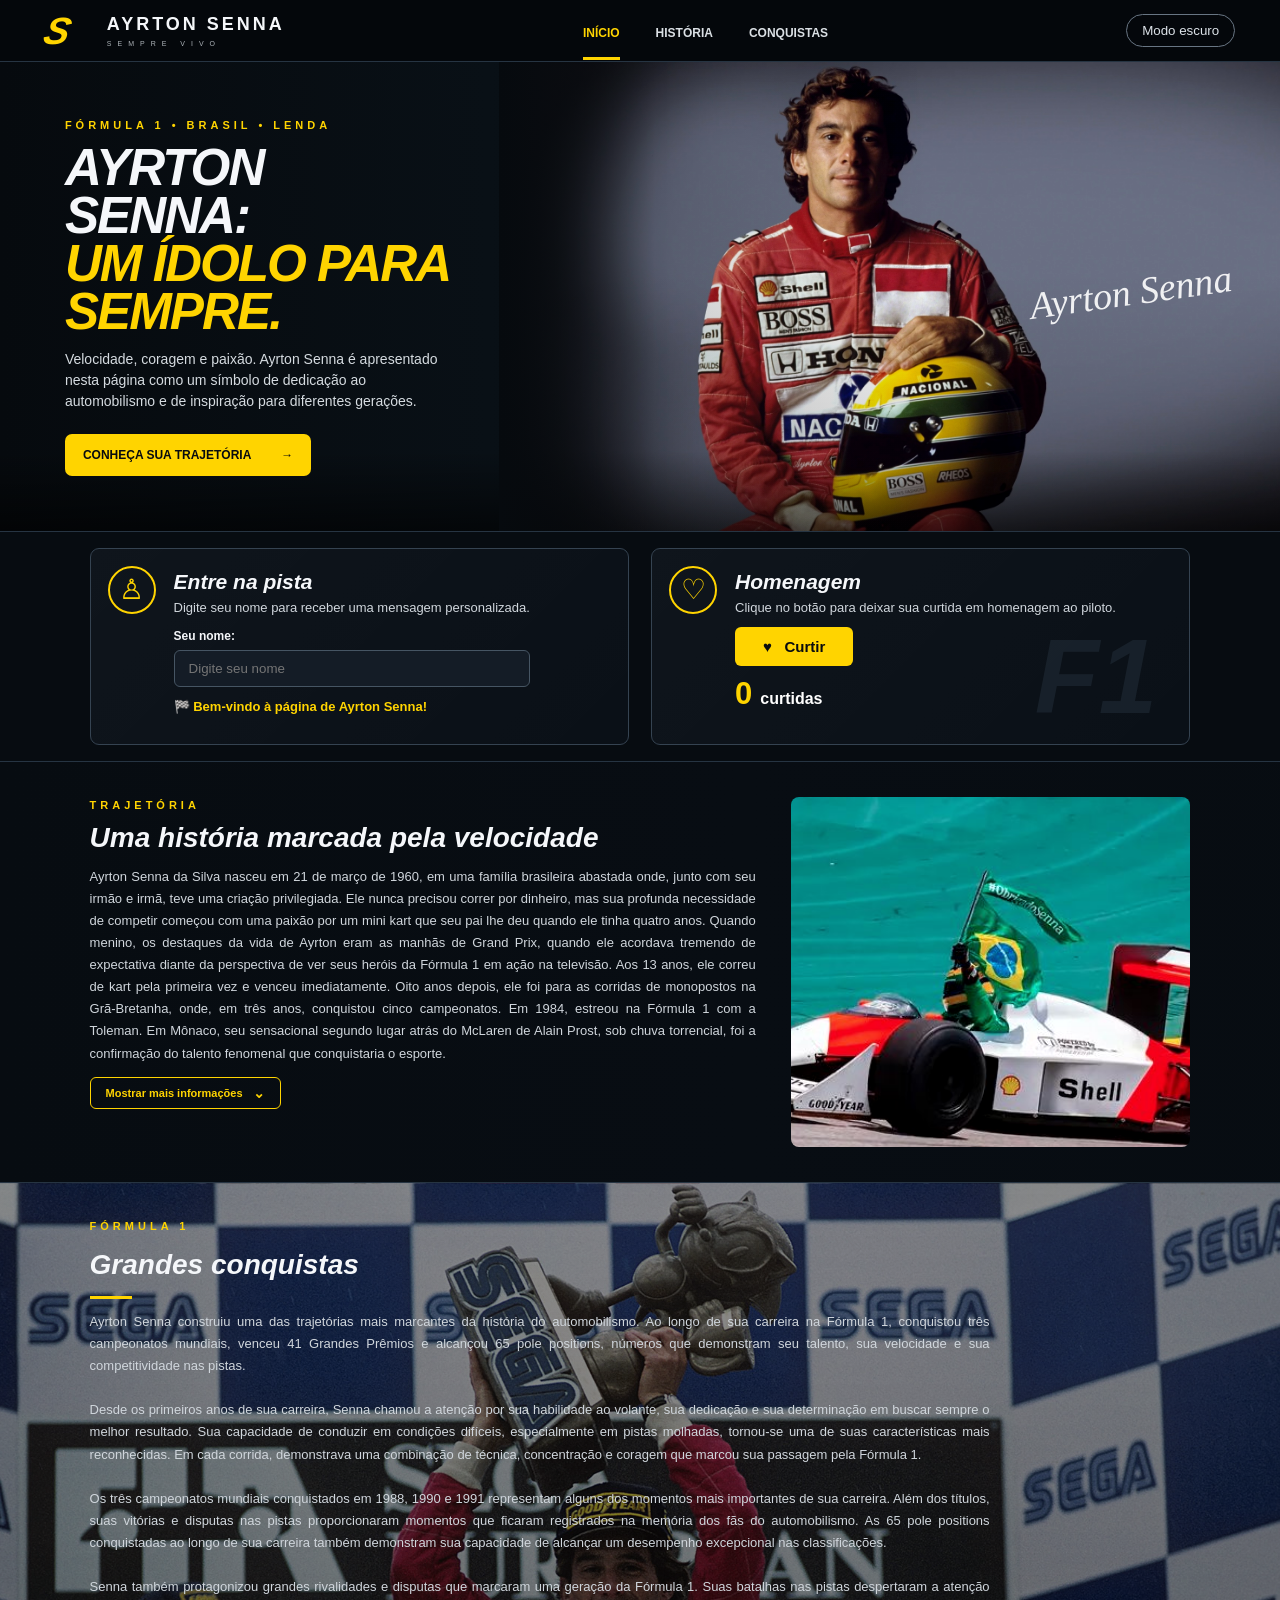
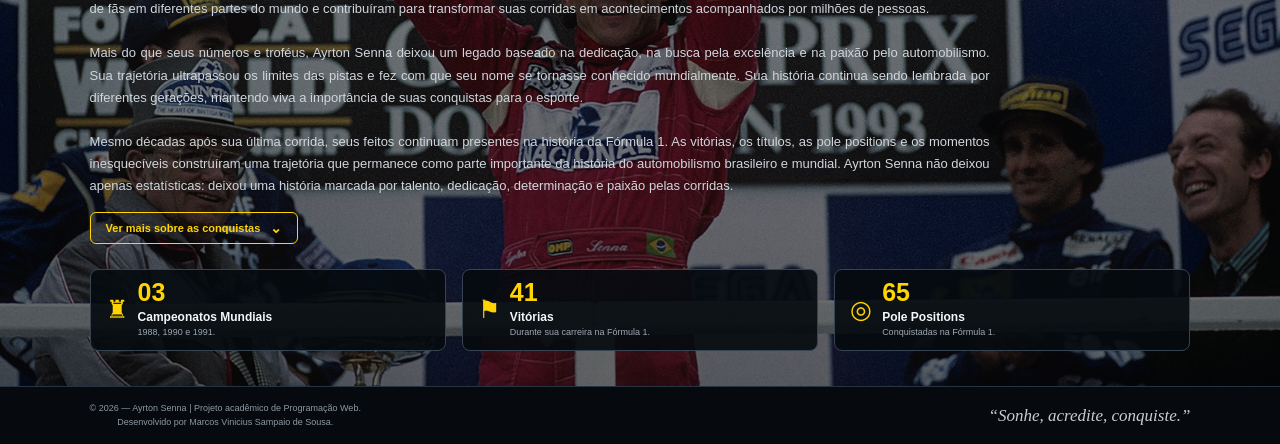
==== avaliacao/index.html @ c53a2a08 "landing-page" ====
<!DOCTYPE html>
<html lang="pt-BR">

<head>
    <!-- Define a codificação de caracteres -->
    <meta charset="UTF-8">

    <!-- Deixa a página responsiva -->
    <meta name="viewport" content="width=device-width, initial-scale=1.0">

    <!-- Título da página -->
    <title>Ayrton Senna | Sempre Vivo</title>

    <!-- Liga o arquivo CSS externo -->
    <link rel="stylesheet" href="style.css">
</head>

<body>

    <!-- ==================== CABEÇALHO ==================== -->
    <header class="cabecalho">

        <!-- Logo -->
        <a class="marca" href="#inicio">

            <span class="simbolo">S</span>

            <span class="marca-texto">
                <strong>AYRTON SENNA</strong>
                <small>SEMPRE VIVO</small>
            </span>

        </a>

        <!-- Menu -->
        <nav class="menu">

            <a class="ativo" href="#inicio">
                INÍCIO
            </a>

            <a href="#historia">
                HISTÓRIA
            </a>

            <a href="#conquistas">
                CONQUISTAS
            </a>

        </nav>

        <!-- Botão de troca de tema -->
        <button
            id="btnTema"
            class="btn-tema"
            type="button"
        >
            
            <span>Modo escuro</span>
        </button>

    </header>


    <!-- ==================== CONTEÚDO PRINCIPAL ==================== -->
    <main id="inicio">

        <!-- ==================== HERO ==================== -->
        <section class="hero" id="hero">

            <!-- Texto principal -->
            <div class="hero-conteudo">

                <p class="chamada">
                    FÓRMULA 1 • BRASIL • LENDA
                </p>

                <h1>
                    AYRTON SENNA:
                    <br>
                    <span>UM ÍDOLO PARA SEMPRE.</span>
                </h1>

                <p class="hero-descricao">
                    Velocidade, coragem e paixão. Ayrton Senna é
                    apresentado nesta página como um símbolo de
                    dedicação ao automobilismo e de inspiração
                    para diferentes gerações.
                </p>

                <!-- Botão para a trajetória -->
                <a
                    class="btn-amarelo"
                    href="#historia"
                >
                    CONHEÇA SUA TRAJETÓRIA
                    <span>→</span>
                </a>

            </div>


            <!-- Imagem principal -->
            <div class="hero-foto">

                <img
                    src="img/ayrton-senna.jpg"
                    alt="Ayrton Senna em um carro de Fórmula 1"
                >

                <div class="assinatura">
                    Ayrton Senna
                </div>

            </div>

        </section>


        <!-- ==================== INTERAÇÕES ==================== -->
        <section
            class="interacoes"
            id="interacao"
        >

            <!-- CARD DO NOME -->
            <article class="interacao-card">

                <div class="icone-circulo">
                    ♙
                </div>

                <div class="interacao-conteudo">

                    <h2>
                        Entre na pista
                    </h2>

                    <p>
                        Digite seu nome para receber
                        uma mensagem personalizada.
                    </p>

                    <label for="nome">
                        Seu nome:
                    </label>

                    <!-- Campo obrigatório -->
                    <input
                        id="nome"
                        type="text"
                        placeholder="Digite seu nome"
                        maxlength="40"
                        autocomplete="off"
                    >

                    <!-- Mensagem alterada pelo JavaScript -->
                    <p
                        id="mensagemNome"
                        class="mensagem-nome"
                    >
                        🏁 Bem-vindo à página de Ayrton Senna!
                    </p>

                </div>

            </article>


            <!-- CARD DE HOMENAGEM -->
            <article class="interacao-card homenagem">

                <div class="icone-circulo">
                    ♡
                </div>

                <div class="interacao-conteudo">

                    <h2>
                        Homenagem
                    </h2>

                    <p>
                        Clique no botão para deixar
                        sua curtida em homenagem ao piloto.
                    </p>

                    <!-- Botão de curtida -->
                    <button
                        id="btnCurtir"
                        class="btn-curtir"
                        type="button"
                    >
                        ♥ &nbsp; Curtir
                    </button>

                    <!-- Contador -->
                    <div class="contador">

                        <strong id="curtidas">
                            0
                        </strong>

                        <span>
                            curtidas
                        </span>

                    </div>

                </div>

                <div class="carro-decorativo">
                    F1
                </div>

            </article>

        </section>


        <!-- ==================== HISTÓRIA ==================== -->
        <section
            class="historia"
            id="historia"
        >

            <!-- Texto -->
            <div class="historia-texto">

                <p class="chamada">
                    TRAJETÓRIA
                </p>

                <h2>
                    Uma história marcada pela velocidade
                </h2>

                <p>
                    Ayrton Senna da Silva nasceu em 21 de março de 1960,
                    em uma família brasileira abastada onde, junto com seu
                    irmão e irmã, teve uma criação privilegiada.

                    Ele nunca precisou correr por dinheiro, mas sua profunda
                    necessidade de competir começou com uma paixão por um
                    mini kart que seu pai lhe deu quando ele tinha quatro anos.

                    Quando menino, os destaques da vida de Ayrton eram as
                    manhãs de Grand Prix, quando ele acordava tremendo de
                    expectativa diante da perspectiva de ver seus heróis da
                    Fórmula 1 em ação na televisão.

                    Aos 13 anos, ele correu de kart pela primeira vez e venceu
                    imediatamente. Oito anos depois, ele foi para as corridas
                    de monopostos na Grã-Bretanha, onde, em três anos,
                    conquistou cinco campeonatos.

                    Em 1984, estreou na Fórmula 1 com a Toleman. Em Mônaco,
                    seu sensacional segundo lugar atrás do McLaren de Alain Prost,
                    sob chuva torrencial, foi a confirmação do talento fenomenal
                    que conquistaria o esporte.
                </p>

                <!-- Botão DOM -->
                <button
                    id="btnMais"
                    class="btn-outline"
                    type="button"
                    aria-expanded="false"
                    aria-controls="maisInformacoes"
                >
                    <span id="textoMais">
                        Mostrar mais informações
                    </span>

                    <span id="setaMais">
                        ⌄
                    </span>
                </button>


                <!-- Informação escondida -->
                <div
                    id="maisInformacoes"
                    class="mais-informacoes"
                >

                    <p>
                        Decidindo que os recursos limitados de Toleman eram
                        insuficientes para sua ambição imponente, Senna rescindiu
                        seu contrato e, em 1985, mudou-se para a Lotus, onde,
                        em três temporadas, largou da pole 16 vezes e venceu
                        seis corridas.

                        Tendo alcançado os limites da Lotus, decidiu que o
                        caminho mais rápido seria com a McLaren, onde foi em
                        1988 e permaneceu por seis temporadas, vencendo
                        35 corridas e três campeonatos mundiais.

                        Em 1988, quando a McLaren-Honda venceu 15 das 16
                        corridas, Senna venceu seu companheiro de equipe
                        Alain Prost por oito vitórias a sete, conquistando
                        seu primeiro título de piloto.

                        A partir daí, os dois grandes pilotos se tornaram
                        protagonistas de uma das disputas mais marcantes
                        da Fórmula 1.

                        Em 1989, Prost conquistou o título após um incidente
                        com Senna em Suzuka.

                        Em 1990, Senna conquistou seu segundo campeonato
                        após um novo confronto com Prost na primeira curva
                        de Suzuka.

                        O terceiro título de Senna, em 1991, confirmou ainda
                        mais seu domínio como piloto.

                        Algumas de suas melhores atuações vieram em seu
                        último ano com a McLaren, após o qual ele se transferiu
                        para a Williams para a temporada de 1994.

                        No dia 1º de maio de 1994, o brasileiro se chocou
                        contra o muro na curva Tamburello do GP de Ímola,
                        na Itália, e acabou falecendo.
                    </p>

                </div>

            </div>


            <!-- Imagem -->
            <div class="historia-imagem">

                <img
                    src="img/senna.jpg"
                    alt="Imagem de Ayrton Senna"
                >

            </div>

        </section>


        <!-- ==================== CONQUISTAS ==================== -->
        <section
            class="conquistas"
            id="conquistas"
        >

            <!-- Título e informações -->
            <div class="conquistas-titulo">

                <p class="chamada">
                    FÓRMULA 1
                </p>

                <h2>
                    Grandes conquistas
                </h2>

                <div class="linha-amarela"></div>

                <p class="conquistas-intro">
                    Ayrton Senna construiu uma das trajetórias mais marcantes da história
                    do automobilismo. Ao longo de sua carreira na Fórmula 1, conquistou
                    três campeonatos mundiais, venceu 41 Grandes Prêmios e alcançou
                    65 pole positions, números que demonstram seu talento, sua velocidade
                    e sua competitividade nas pistas.

                    <br><br>

                    Desde os primeiros anos de sua carreira, Senna chamou a atenção por
                    sua habilidade ao volante, sua dedicação e sua determinação em buscar
                    sempre o melhor resultado. Sua capacidade de conduzir em condições
                    difíceis, especialmente em pistas molhadas, tornou-se uma de suas
                    características mais reconhecidas. Em cada corrida, demonstrava uma
                    combinação de técnica, concentração e coragem que marcou sua passagem
                    pela Fórmula 1.

                    <br><br>

                    Os três campeonatos mundiais conquistados em 1988, 1990 e 1991
                    representam alguns dos momentos mais importantes de sua carreira.
                    Além dos títulos, suas vitórias e disputas nas pistas proporcionaram
                    momentos que ficaram registrados na memória dos fãs do automobilismo.
                    As 65 pole positions conquistadas ao longo de sua carreira também
                    demonstram sua capacidade de alcançar um desempenho excepcional nas
                    classificações.

                    <br><br>

                    Senna também protagonizou grandes rivalidades e disputas que marcaram
                    uma geração da Fórmula 1. Suas batalhas nas pistas despertaram a
                    atenção de fãs em diferentes partes do mundo e contribuíram para
                    transformar suas corridas em acontecimentos acompanhados por milhões
                    de pessoas.

                    <br><br>

                    Mais do que seus números e troféus, Ayrton Senna deixou um legado
                    baseado na dedicação, na busca pela excelência e na paixão pelo
                    automobilismo. Sua trajetória ultrapassou os limites das pistas e
                    fez com que seu nome se tornasse conhecido mundialmente. Sua história
                    continua sendo lembrada por diferentes gerações, mantendo viva a
                    importância de suas conquistas para o esporte.

                    <br><br>

                    Mesmo décadas após sua última corrida, seus feitos continuam presentes
                    na história da Fórmula 1. As vitórias, os títulos, as pole positions
                    e os momentos inesquecíveis construíram uma trajetória que permanece
                    como parte importante da história do automobilismo brasileiro e
                    mundial. Ayrton Senna não deixou apenas estatísticas: deixou uma
                    história marcada por talento, dedicação, determinação e paixão pelas
                    corridas.
                </p>
                </p>
                <button
                    id="btnConquistas"
                    class="btn-outline btn-conquistas"
                    type="button"
                    aria-expanded="false"
                    aria-controls="textoConquistas"
                >
                    <span id="textoBtnConquistas">
                        Ver mais sobre as conquistas
                    </span>

                    <span id="setaConquistas">
                        ⌄
                    </span>
                </button>


                <!-- Informações das conquistas -->
                <div
                    id="textoConquistas"
                    class="texto-conquistas"
                >

                    <!-- 1988 -->
                    <article class="conquista-item">

                        <h3>
                            1988
                        </h3>

                        <p>
                            O primeiro título de Ayrton Senna na Fórmula 1
                            foi justamente em sua temporada de estreia com
                            a McLaren. A vitória no GP do Japão, em Suzuka,
                            marcou a consagração do piloto em uma temporada
                            decidida no detalhe contra o francês Alain Prost,
                            seu companheiro de equipe e que se tornaria seu
                            grande rival no automobilismo.

                            No treino classificatório, Senna garantiu a pole.
                            Contudo, no dia da prova, seu carro não saiu do lugar
                            no momento da largada e ele perdeu 16 posições.

                            Com 15 ultrapassagens, o brasileiro concluiu uma
                            vitória marcante para celebrar sua primeira
                            conquista mundial.
                        </p>

                    </article>


                    <!-- 1990 -->
                    <article class="conquista-item">

                        <h3>
                            1990
                        </h3>

                        <p>
                            Depois de ver Prost conquistar o campeonato em
                            1989, Senna voltou com força para recuperar o
                            título em 1990.

                            Com o francês na Ferrari, ambos brigaram pelo
                            Mundial até o fim da temporada.

                            No GP do Japão, o brasileiro chegou com vantagem
                            na classificação e largou na pole position, mas
                            viu Prost sair na frente na hora da largada.

                            Senna reagiu e, logo na primeira curva, os dois
                            bateram. O abandono dos dois da corrida deu a
                            Senna o bicampeonato.

                            No ano anterior, Prost havia conquistado o título
                            após uma colisão com Senna no mesmo GP do Japão.
                        </p>

                    </article>


                    <!-- 1991 -->
                    <article class="conquista-item">

                        <h3>
                            1991
                        </h3>

                        <p>
                            Em 1991, seu grande competidor não foi Prost,
                            mas sim Nigel Mansell.

                            Aquela temporada marcou a primeira vez em que
                            Ayrton Senna subiu no lugar mais alto do pódio
                            no GP de Interlagos, no Brasil.

                            Mais uma vez, a conquista foi decidida no
                            GP do Japão. Senna largou em segundo, mas viu
                            Mansell abandonar a prova na décima volta.

                            Com o título garantido, ele abriu passagem,
                            já na última volta, para que seu colega
                            Gerhard Berger, da McLaren, pudesse conquistar
                            seu primeiro triunfo na escuderia.
                        </p>

                    </article>

                </div>

            </div>


            <!-- Números -->
            <div class="numeros">

                <!-- Campeonatos -->
                <article class="numero-card">

                    <span class="numero-icone">
                        ♜
                    </span>

                    <div>

                        <strong>
                            03
                        </strong>

                        <p>
                            Campeonatos Mundiais
                        </p>

                        <small>
                            1988, 1990 e 1991.
                        </small>

                    </div>

                </article>


                <!-- Vitórias -->
                <article class="numero-card">

                    <span class="numero-icone">
                        ⚑
                    </span>

                    <div>

                        <strong>
                            41
                        </strong>

                        <p>
                            Vitórias
                        </p>

                        <small>
                            Durante sua carreira na Fórmula 1.
                        </small>

                    </div>

                </article>


                <!-- Pole positions -->
                <article class="numero-card">

                    <span class="numero-icone">
                        ◎
                    </span>

                    <div>

                        <strong>
                            65
                        </strong>

                        <p>
                            Pole Positions
                        </p>

                        <small>
                            Conquistadas na Fórmula 1.
                        </small>

                    </div>

                </article>

            </div>

        </section>

    </main>


    <!-- ==================== RODAPÉ ==================== -->
    <footer class="rodape">

        <div>

            <p>
                © 2026 — Ayrton Senna |
                Projeto acadêmico de Programação Web.
            </p>

            <p>
                Desenvolvido por Marcos Vinicius Sampaio de Sousa.
            </p>

        </div>

        <div class="frase-final">
            “Sonhe, acredite, conquiste.”
        </div>

    </footer>


    <!-- Liga o JavaScript -->
    <script src="script.js"></script>

</body>

</html>
---- avaliacao/style.css ----
/* =========================================================
   CONFIGURAÇÕES GERAIS
========================================================= */

* {
    margin: 0;
    padding: 0;
    box-sizing: border-box;
}

html {
    scroll-behavior: smooth;
    scroll-padding-top: 70px;
}

body {
    font-family: Arial, Helvetica, sans-serif;

    background: var(--preto);

    color: var(--branco);

    line-height: 1.5;

    overflow-x: hidden;
}


/* =========================================================
   VARIÁVEIS
========================================================= */

:root {
    --preto: #05080c;
    --preto-2: #0a0f15;
    --card: #0c1219;
    --borda: #263442;
    --cinza: #b8c0c9;
    --branco: #f5f7fa;
    --amarelo: #ffd400;
    --amarelo-2: #ffdf22;
}


/* =========================================================
   LINKS E IMAGENS
========================================================= */

a {
    color: inherit;
    text-decoration: none;
}

img {
    display: block;
    max-width: 100%;
}


/* =========================================================
   CABEÇALHO
========================================================= */

.cabecalho {
    position: sticky;
    top: 0;

    z-index: 100;

    min-height: 62px;

    display: flex;
    align-items: center;
    justify-content: space-between;

    gap: 24px;

    padding: 0 3.5%;

    background: rgba(5, 8, 12, 0.95);

    border-bottom: 1px solid var(--borda);

    backdrop-filter: blur(12px);
}


/* Logo */

.marca {
    display: flex;
    align-items: center;

    gap: 12px;
}

.simbolo {
    display: flex;
    place-items: center;

    width: 50px;
    height: 42px;

    color: var(--amarelo);

    font-size: 38px;
    font-weight: 900;
    font-style: italic;

    transform: skew(-15deg);
}

.marca-texto {
    display: flex;
    flex-direction: column;

    line-height: 1;
}

.marca-texto strong {
    font-size: 18px;

    letter-spacing: 3px;
}

.marca-texto small {
    margin-top: 7px;

    color: #aeb4ba;

    font-size: 7px;

    letter-spacing: 6px;
}


/* =========================================================
   MENU
========================================================= */

.menu {
    display: flex;
    align-items: center;

    gap: 36px;
}

.menu a {
    position: relative;

    padding: 22px 0 18px;

    color: #dbe0e5;

    font-size: 12px;

    font-weight: 800;

    transition: 0.25s;
}

.menu a:hover,
.menu a.ativo {
    color: var(--amarelo);
}

.menu a.ativo::after {
    content: "";

    position: absolute;

    right: 0;
    bottom: 0;
    left: 0;

    height: 3px;

    background: var(--amarelo);
}


/* =========================================================
   BOTÃO DE TEMA
========================================================= */

.btn-tema {
    display: flex;
    align-items: center;

    gap: 8px;

    padding: 8px 15px;

    color: #dce2e8;

    background: transparent;

    border: 1px solid #687583;

    border-radius: 22px;

    cursor: pointer;
}


/* =========================================================
   HERO
========================================================= */

.hero {
    position: relative;

    min-height: 450px;

    display: grid;

    grid-template-columns: 39% 61%;

    align-items: center;

    overflow: hidden;

    border-bottom: 1px solid var(--borda);

    background:
        radial-gradient(
            circle at 65% 45%,
            rgba(255, 212, 0, 0.08),
            transparent 35%
        ),
        linear-gradient(
            90deg,
            #060a0e 0%,
            #091016 38%,
            #05080b 100%
        );
}

.hero::after {
    content: "";

    position: absolute;

    right: 0;
    bottom: 0;
    left: 0;

    height: 80px;

    background:
        linear-gradient(
            transparent,
            rgba(0, 0, 0, 0.6)
        );

    pointer-events: none;
}


/* Conteúdo */

.hero-conteudo {
    position: relative;

    z-index: 3;

    padding: 55px 10% 55px 13%;
}


/* Chamada */

.chamada {
    margin-bottom: 10px;

    color: var(--amarelo);

    font-size: 11px;

    font-weight: 900;

    letter-spacing: 4px;
}


/* Título */

.hero h1 {
    margin-bottom: 13px;

    font-size: clamp(36px, 4vw, 61px);

    font-weight: 900;

    line-height: 0.94;

    letter-spacing: -2px;

    font-style: italic;
}

.hero h1 span {
    color: var(--amarelo);
}


/* Descrição */

.hero-descricao {
    max-width: 390px;

    margin-bottom: 22px;

    color: #d5dbe0;

    font-size: 14px;
}


/* Botão amarelo */

.btn-amarelo {
    display: inline-flex;

    align-items: center;
    justify-content: space-between;

    gap: 30px;

    min-width: 235px;

    padding: 12px 18px;

    color: #080b0f;

    background: var(--amarelo);

    border-radius: 7px;

    font-size: 12px;

    font-weight: 900;

    transition: 0.25s;
}

.btn-amarelo:hover {
    background: var(--amarelo-2);

    transform: translateY(-2px);
}


/* Foto principal */

.hero-foto {
    position: relative;

    align-self: stretch;

    min-height: 450px;

    overflow: hidden;
}

.hero-foto img {
    width: 100%;
    height: 100%;

    object-fit: cover;

    object-position: center;

    filter: saturate(1.05) contrast(1.03);
}

.hero-foto::before {
    content: "";

    position: absolute;

    z-index: 1;

    inset: 0;

    background:
        linear-gradient(
            90deg,
            #060a0e 0%,
            rgba(6, 10, 14, 0.18) 20%,
            transparent 55%
        ),
        linear-gradient(
            0deg,
            rgba(0, 0, 0, 0.2),
            transparent 55%
        );
}


/* Assinatura */

.assinatura {
    position: absolute;

    z-index: 3;

    right: 6%;
    top: 43%;

    color: white;

    font-family: "Brush Script MT", cursive;

    font-size: 38px;

    font-style: italic;

    transform: rotate(-8deg);

    opacity: 0.9;
}


/* =========================================================
   CARDS DE INTERAÇÃO
========================================================= */

.interacoes {
    display: grid;

    grid-template-columns: 1fr 1fr;

    gap: 22px;

    padding: 16px 7%;

    background: #070c11;

    border-bottom: 1px solid var(--borda);
}

.interacao-card {
    position: relative;

    display: flex;

    gap: 18px;

    min-height: 188px;

    padding: 17px;

    overflow: hidden;

    border: 1px solid #354351;

    border-radius: 9px;

    background:
        linear-gradient(
            135deg,
            rgba(255, 255, 255, 0.02),
            transparent
        ),
        #0a1017;
}


/* Ícone */

.icone-circulo {
    flex: 0 0 48px;

    width: 48px;
    height: 48px;

    display: grid;

    place-items: center;

    color: var(--amarelo);

    border: 2px solid var(--amarelo);

    border-radius: 50%;

    font-size: 28px;
}


/* Conteúdo */

.interacao-conteudo {
    position: relative;

    z-index: 2;
}

.interacao-card h2 {
    font-size: 21px;

    font-style: italic;
}

.interacao-card p {
    max-width: 400px;

    margin-bottom: 10px;

    color: #d1d7dd;

    font-size: 13px;
}

.interacao-card label {
    display: block;

    margin-bottom: 5px;

    font-size: 12px;

    font-weight: 800;
}


/* Campo */

#nome {
    width: min(410px, 100%);

    padding: 10px 14px;

    color: white;

    background: #141c26;

    border: 1px solid #465563;

    border-radius: 6px;

    outline: none;
}

#nome:focus {
    border-color: var(--amarelo);

    box-shadow:
        0 0 0 2px rgba(255, 212, 0, 0.1);
}


/* Mensagem */

.mensagem-nome {
    margin-top: 10px;

    color: var(--amarelo) !important;

    font-weight: 800;
}


/* Botão curtir */

.btn-curtir {
    padding: 11px 28px;

    color: #080b0e;

    background: var(--amarelo);

    border: none;

    border-radius: 6px;

    font-size: 15px;

    font-weight: 900;

    cursor: pointer;

    transition: 0.2s;
}

.btn-curtir:hover {
    transform: translateY(-2px);
}


/* Contador */

.contador {
    display: flex;

    align-items: baseline;

    gap: 8px;

    margin-top: 5px;
}

.contador strong {
    color: var(--amarelo);

    font-size: 31px;
}

.contador span {
    color: white;

    font-weight: 900;
}


/* Elemento decorativo */

.carro-decorativo {
    position: absolute;

    right: 6%;
    bottom: -12px;

    color: #273440;

    font-size: 105px;

    font-weight: 900;

    font-style: italic;

    opacity: 0.45;
}


/* =========================================================
   HISTÓRIA
========================================================= */

.historia {
    display: grid;

    /* Texto + imagem */
    grid-template-columns:
        minmax(0, 1.25fr)
        minmax(320px, 0.75fr);

    gap: 35px;

    align-items: center;

    padding: 35px 7%;

    background:
        linear-gradient(
            90deg,
            #070c11 0%,
            #080d13 58%,
            rgba(8, 13, 19, 0.35)
        ),
        #070c11;

    border-bottom: 1px solid var(--borda);
}

.historia h2 {
    margin-bottom: 12px;

    font-size: 28px;

    line-height: 1.1;

    font-style: italic;
}

.historia-texto {
    align-self: start;
}

.historia-texto > p:not(.chamada) {
    margin-bottom: 12px;

    color: #d0d6dc;

    font-size: 13px;

    line-height: 1.7;

    text-align: justify;
}


/* Imagem da História */

.historia-imagem {
    width: 100%;

    height: 350px;

    overflow: hidden;

    border-radius: 8px;

    align-self: center;
}

.historia-imagem img {
    width: 100%;

    height: 100%;

    object-fit: cover;

    object-position: center 30%;

    filter: saturate(0.95) contrast(1.03);
}


/* =========================================================
   BOTÃO OUTLINE
========================================================= */

.btn-outline {
    display: inline-flex;

    align-items: center;

    justify-content: center;

    gap: 10px;

    width: fit-content;

    padding: 8px 15px;

    color: var(--amarelo);

    background: transparent;

    border: 1px solid var(--amarelo);

    border-radius: 6px;

    font-size: 11px;

    font-weight: 800;

    cursor: pointer;

    transition: 0.25s ease;
}

.btn-outline:hover {
    background: var(--amarelo);

    color: #080b0e;
}

.btn-outline span:last-child {
    min-width: 10px;

    text-align: center;

    font-size: 14px;

    line-height: 1;
}


/* =========================================================
   INFORMAÇÕES DA HISTÓRIA
========================================================= */

.mais-informacoes {
    display: none;

    width: 100%;

    margin-top: 12px;
}

.mais-informacoes.visivel {
    display: block;
}

.mais-informacoes p {
    margin-bottom: 0;

    color: #d0d6dc;

    font-size: 13px;

    line-height: 1.7;

    text-align: justify;
}


/* =========================================================
   CONQUISTAS
========================================================= */

.conquistas {
    display: grid;

    grid-template-columns: 1fr;

    gap: 25px;

    padding: 35px 7%;

    background:
        linear-gradient(
            rgba(5, 8, 12, 0.45),
            rgba(3, 5, 8, 0.60)
        ),
        url("img/senna-titulos.jpg") center/cover;

    border-bottom: 1px solid var(--borda);
}

.conquistas h2 {
    font-size: 28px;

    font-style: italic;
}

.linha-amarela {
    width: 42px;

    height: 3px;

    margin-top: 10px;

    background: var(--amarelo);
}

.conquistas-titulo {
    align-self: start;
}

.conquistas-intro {
    max-width: 900px;

    margin-top: 12px;

    color: #d0d6dc;

    font-size: 13px;

    line-height: 1.7;

    text-align: justify;
}


/* Botão */

.btn-conquistas {
    margin-top: 15px;
}


/* Texto das conquistas */

.texto-conquistas {
    display: none;

    max-width: 900px;

    margin-top: 15px;
}

.texto-conquistas.visivel {
    display: block;
}

.conquista-item {
    margin-bottom: 25px;

    padding-bottom: 20px;

    border-bottom: 1px solid #2c3945;
}

.conquista-item:last-child {
    margin-bottom: 0;

    border-bottom: none;
}

.conquista-item h3 {
    margin-bottom: 8px;

    color: var(--amarelo);

    font-size: 22px;

    font-style: italic;
}

.conquista-item p {
    color: #d0d6dc;

    font-size: 13px;

    line-height: 1.7;

    text-align: justify;
}


/* =========================================================
   NÚMEROS
========================================================= */

.numeros {
    display: grid;

    grid-template-columns:
        repeat(3, 1fr);

    gap: 16px;
}

.numero-card {
    display: flex;

    align-items: center;

    gap: 10px;

    min-height: 82px;

    padding: 10px 15px;

    border: 1px solid #364452;

    border-radius: 8px;

    background: rgba(5, 10, 15, 0.9);
}

.numero-icone {
    color: var(--amarelo);

    font-size: 25px;
}

.numero-card strong {
    color: var(--amarelo);

    font-size: 25px;

    line-height: 1;
}

.numero-card p {
    font-size: 12px;

    font-weight: 700;
}

.numero-card small {
    display: block;

    color: #9fa8b0;

    font-size: 9px;
}


/* =========================================================
   RODAPÉ
========================================================= */

.rodape {
    display: flex;

    align-items: center;

    justify-content: space-between;

    gap: 20px;

    padding: 15px 7%;

    color: #8e99a3;

    background: #060a0e;

    font-size: 9px;

    text-align: center;
}

.frase-final {
    color: #c9cdd1;

    font-family: "Brush Script MT", cursive;

    font-size: 17px;

    font-style: italic;
}


/* =========================================================
   MODO CLARO
========================================================= */

body.modo-claro {
    --preto: #f4f6f8;
    --preto-2: #ffffff;
    --card: #ffffff;
    --branco: #17202a;
    --cinza: #4c555d;
    --borda: #d2d8de;

    background: #f4f6f8;

    color: #17202a;
}


/* Cabeçalho */

body.modo-claro .cabecalho {
    background: rgba(255, 255, 255, 0.96);

    border-bottom-color: #d5dbe0;
}

body.modo-claro .marca-texto strong {
    color: #111820;
}

body.modo-claro .marca-texto small {
    color: #69737d;
}

body.modo-claro .menu a {
    color: #26313b;
}

body.modo-claro .menu a:hover,
body.modo-claro .menu a.ativo {
    color: #b18e00;
}

body.modo-claro .btn-tema {
    color: #202a33;

    border-color: #aab4bd;

    background: #ffffff;
}


/* Hero */

body.modo-claro .hero {
    background: #eef1f4;

    border-bottom-color: #d2d8de;
}

body.modo-claro .hero::after {
    background:
        linear-gradient(
            transparent,
            rgba(0, 0, 0, 0.08)
        );
}

body.modo-claro .hero-foto::before {
    background:
        linear-gradient(
            90deg,
            rgba(244, 246, 248, 0.9) 0%,
            rgba(244, 246, 248, 0.12) 24%,
            transparent 55%
        ),
        linear-gradient(
            0deg,
            rgba(0, 0, 0, 0.08),
            transparent 55%
        );
}

body.modo-claro .hero-descricao {
    color: #3f4b56;
}


/* Interações */

body.modo-claro .interacoes {
    background: #e9edf1;

    border-bottom-color: #d2d8de;
}

body.modo-claro .interacao-card {
    background: #ffffff;

    border-color: #cbd3da;

    box-shadow:
        0 5px 18px rgba(20, 30, 40, 0.06);
}

body.modo-claro .interacao-card p {
    color: #48545f;
}

body.modo-claro #nome {
    color: #17202a;

    background: #f8fafb;

    border-color: #b8c2cb;
}

body.modo-claro #nome::placeholder {
    color: #7a858e;
}

body.modo-claro .contador span {
    color: #17202a;
}

body.modo-claro .carro-decorativo {
    color: #dbe1e6;
}


/* História */

body.modo-claro .historia {
    background: #f4f6f8;

    border-bottom-color: #d2d8de;
}

body.modo-claro .historia-texto > p:not(.chamada),
body.modo-claro .mais-informacoes p {
    color: #3f4b56;
}


/* Conquistas */

body.modo-claro .conquistas {
    background:
        linear-gradient(
            rgba(244, 246, 248, 0.70),
            rgba(244, 246, 248, 0.78)
        ),
        url("img/senna-titulos.jpg") center/cover;

    border-bottom-color: #d2d8de;
}

body.modo-claro .conquistas-intro,
body.modo-claro .texto-conquistas p {
    color: #3f4b56;
}

body.modo-claro .conquista-item {
    border-bottom-color: #d2d8de;
}

body.modo-claro .numero-card {
    background: rgba(255, 255, 255, 0.94);

    border-color: #cbd3da;

    box-shadow:
        0 5px 18px rgba(20, 30, 40, 0.05);
}

body.modo-claro .numero-card small {
    color: #66727c;
}


/* Rodapé */

body.modo-claro .rodape {
    color: #59656f;

    background: #e9edf1;

    border-top: 1px solid #d2d8de;
}

body.modo-claro .frase-final {
    color: #39444e;
}


/* =========================================================
   RESPONSIVIDADE
========================================================= */

@media (max-width: 1050px) {

    .menu {
        gap: 18px;
    }

    .hero {
        grid-template-columns: 45% 55%;
    }

    .historia {
        grid-template-columns:
            minmax(0, 1fr)
            minmax(280px, 0.8fr);
    }

    .historia-imagem {
        display: block;

        height: 300px;
    }

    .conquistas-intro,
    .texto-conquistas {
        max-width: 100%;
    }
}


@media (max-width: 760px) {

    .cabecalho {
        padding: 10px 5%;

        flex-wrap: wrap;
    }

    .menu {
        order: 3;

        width: 100%;

        justify-content: center;

        gap: 16px;

        overflow-x: auto;
    }

    .menu a {
        padding: 5px 0 10px;

        white-space: nowrap;
    }

    .hero {
        grid-template-columns: 1fr;
    }

    .hero-conteudo {
        padding: 55px 8% 25px;
    }

    .hero-foto {
        min-height: 330px;
    }

    .interacoes,
    .historia {
        grid-template-columns: 1fr;
    }

    .historia {
        padding: 30px 7%;
    }

    .historia-imagem {
        display: block;

        height: 280px;
    }

    .numeros {
        grid-template-columns: 1fr;
    }

    .rodape {
        flex-direction: column;
    }
}


@media (max-width: 480px) {

    .marca-texto strong {
        font-size: 14px;
    }

    .marca-texto small {
        letter-spacing: 4px;
    }

    .btn-tema span {
        display: none;
    }

    .hero h1 {
        font-size: 38px;
    }

    .assinatura {
        font-size: 25px;
    }

    .historia-imagem {
        height: 240px;
    }
}
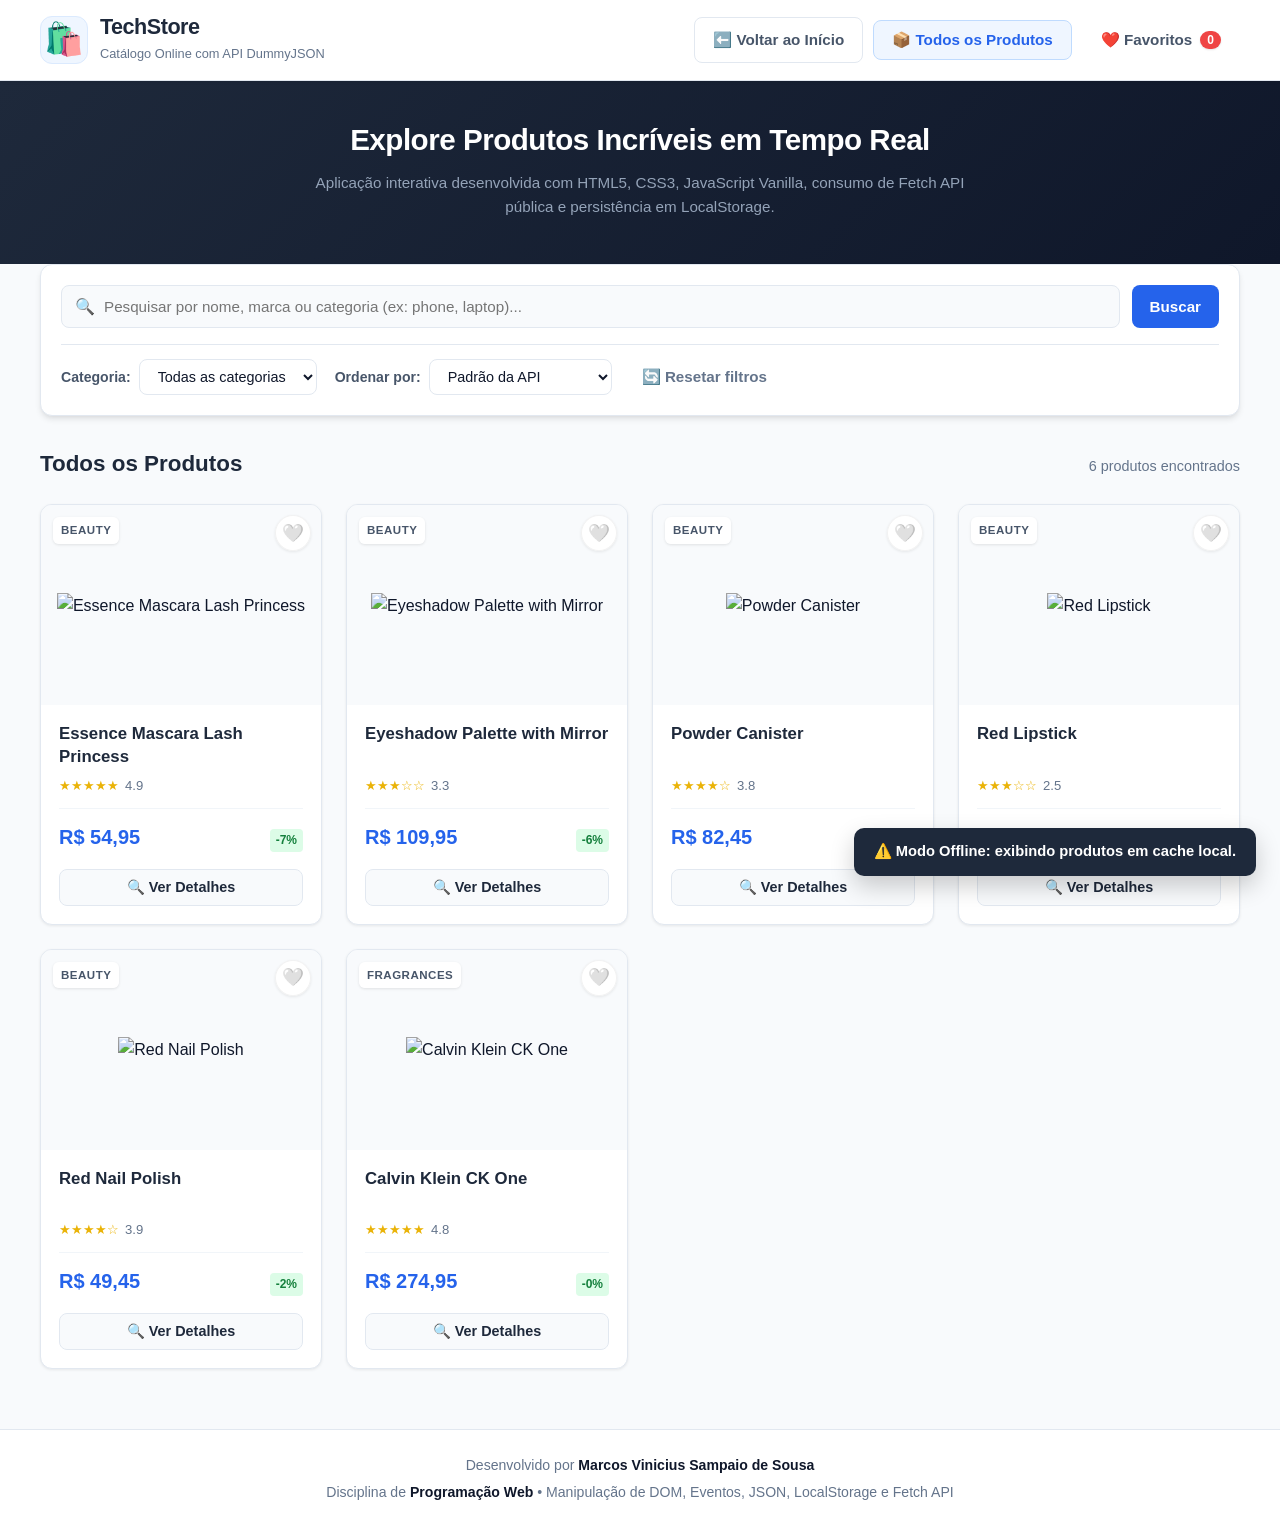
==== commit eb1278ae: "avaliacao" ====
--- a/avaliacao/index.html
+++ b/avaliacao/index.html
@@ -1,647 +1,209 @@
 <!DOCTYPE html>
 <html lang="pt-BR">
-
 <head>
-    <!-- Define a codificação de caracteres -->
     <meta charset="UTF-8">
-
-    <!-- Deixa a página responsiva -->
     <meta name="viewport" content="width=device-width, initial-scale=1.0">
-
-    <!-- Título da página -->
-    <title>Ayrton Senna | Sempre Vivo</title>
-
-    <!-- Liga o arquivo CSS externo -->
+    <title>Catálogo de Produtos - API & Favoritos</title>
     <link rel="stylesheet" href="style.css">
 </head>
-
 <body>
 
-    <!-- ==================== CABEÇALHO ==================== -->
-    <header class="cabecalho">
-
-        <!-- Logo -->
-        <a class="marca" href="#inicio">
-
-            <span class="simbolo">S</span>
-
-            <span class="marca-texto">
-                <strong>AYRTON SENNA</strong>
-                <small>SEMPRE VIVO</small>
-            </span>
-
-        </a>
-
-        <!-- Menu -->
-        <nav class="menu">
-
-            <a class="ativo" href="#inicio">
-                INÍCIO
-            </a>
-
-            <a href="#historia">
-                HISTÓRIA
-            </a>
-
-            <a href="#conquistas">
-                CONQUISTAS
-            </a>
-
-        </nav>
-
-        <!-- Botão de troca de tema -->
-        <button
-            id="btnTema"
-            class="btn-tema"
-            type="button"
-        >
-            
-            <span>Modo escuro</span>
-        </button>
-
+    <!-- CABEÇALHO / NAVBAR -->
+    <header class="header">
+        <div class="container header-container">
+            <div class="logo">
+                <span class="logo-icone">🛍️</span>
+                <div class="logo-texto">
+                    <h1>TechStore</h1>
+                    <span class="subtitulo-logo">Catálogo Online com API DummyJSON</span>
+                </div>
+            </div>
+
+            <nav class="nav-acoes">
+                <a href="/index.html" class="btn btn-secundario" title="Voltar para a página inicial de atividades">
+                    ⬅️ Voltar ao Início
+                </a>
+
+                <button id="btnVerTodos" class="btn btn-aba ativo" type="button">
+                    📦 Todos os Produtos
+                </button>
+
+                <button id="btnVerFavoritos" class="btn btn-aba btn-favoritos-nav" type="button">
+                    ❤️ Favoritos <span id="contadorFavoritos" class="badge">0</span>
+                </button>
+            </nav>
+        </div>
     </header>
 
-
-    <!-- ==================== CONTEÚDO PRINCIPAL ==================== -->
-    <main id="inicio">
-
-        <!-- ==================== HERO ==================== -->
-        <section class="hero" id="hero">
-
-            <!-- Texto principal -->
-            <div class="hero-conteudo">
-
-                <p class="chamada">
-                    FÓRMULA 1 • BRASIL • LENDA
-                </p>
-
-                <h1>
-                    AYRTON SENNA:
-                    <br>
-                    <span>UM ÍDOLO PARA SEMPRE.</span>
-                </h1>
-
-                <p class="hero-descricao">
-                    Velocidade, coragem e paixão. Ayrton Senna é
-                    apresentado nesta página como um símbolo de
-                    dedicação ao automobilismo e de inspiração
-                    para diferentes gerações.
-                </p>
-
-                <!-- Botão para a trajetória -->
-                <a
-                    class="btn-amarelo"
-                    href="#historia"
-                >
-                    CONHEÇA SUA TRAJETÓRIA
-                    <span>→</span>
-                </a>
-
-            </div>
-
-
-            <!-- Imagem principal -->
-            <div class="hero-foto">
-
-                <img
-                    src="img/ayrton-senna.jpg"
-                    alt="Ayrton Senna em um carro de Fórmula 1"
-                >
-
-                <div class="assinatura">
-                    Ayrton Senna
-                </div>
-
-            </div>
-
-        </section>
-
-
-        <!-- ==================== INTERAÇÕES ==================== -->
-        <section
-            class="interacoes"
-            id="interacao"
-        >
-
-            <!-- CARD DO NOME -->
-            <article class="interacao-card">
-
-                <div class="icone-circulo">
-                    ♙
-                </div>
-
-                <div class="interacao-conteudo">
-
-                    <h2>
-                        Entre na pista
-                    </h2>
-
-                    <p>
-                        Digite seu nome para receber
-                        uma mensagem personalizada.
-                    </p>
-
-                    <label for="nome">
-                        Seu nome:
-                    </label>
-
-                    <!-- Campo obrigatório -->
-                    <input
-                        id="nome"
-                        type="text"
-                        placeholder="Digite seu nome"
-                        maxlength="40"
+    <!-- BANNER HERO -->
+    <section class="hero">
+        <div class="container hero-conteudo">
+            <h2>Explore Produtos Incríveis em Tempo Real</h2>
+            <p>Aplicação interativa desenvolvida com HTML5, CSS3, JavaScript Vanilla, consumo de Fetch API pública e persistência em LocalStorage.</p>
+        </div>
+    </section>
+
+    <!-- CONTEÚDO PRINCIPAL -->
+    <main class="container principal">
+
+        <!-- PAINEL DE CONTROLES: BUSCA E FILTROS -->
+        <section class="card painel-controles" aria-label="Filtros e Pesquisa de Produtos">
+            <!-- Formulário de Pesquisa -->
+            <form id="formBusca" class="form-busca">
+                <div class="campo-busca">
+                    <span class="icone-busca">🔍</span>
+                    <input 
+                        type="text" 
+                        id="inputBusca" 
+                        placeholder="Pesquisar por nome, marca ou categoria (ex: phone, laptop)..."
                         autocomplete="off"
                     >
-
-                    <!-- Mensagem alterada pelo JavaScript -->
-                    <p
-                        id="mensagemNome"
-                        class="mensagem-nome"
-                    >
-                        🏁 Bem-vindo à página de Ayrton Senna!
+                    <button type="button" id="btnLimparBusca" class="btn-limpar-busca" title="Limpar pesquisa" style="display: none;">
+                        ✕
+                    </button>
+                </div>
+                <button type="submit" class="btn btn-primario">
+                    Buscar
+                </button>
+            </form>
+
+            <!-- Linha de Filtros Secundários -->
+            <div class="filtros-linha">
+                <!-- Filtro por Categoria -->
+                <div class="filtro-grupo">
+                    <label for="selectCategoria">Categoria:</label>
+                    <select id="selectCategoria">
+                        <option value="todas">Todas as categorias</option>
+                    </select>
+                </div>
+
+                <!-- Ordenação -->
+                <div class="filtro-grupo">
+                    <label for="selectOrdenacao">Ordenar por:</label>
+                    <select id="selectOrdenacao">
+                        <option value="padrao">Padrão da API</option>
+                        <option value="preco-crescente">Menor Preço</option>
+                        <option value="preco-decrescente">Maior Preço</option>
+                        <option value="avaliacao">Melhor Avaliação ⭐</option>
+                        <option value="nome-az">Nome (A - Z)</option>
+                    </select>
+                </div>
+
+                <!-- Botão de Reset -->
+                <button type="button" id="btnResetarFiltros" class="btn btn-texto" title="Resetar todos os filtros">
+                    🔄 Resetar filtros
+                </button>
+            </div>
+        </section>
+
+        <!-- BARRA DE STATUS / INFORMAÇÕES -->
+        <section class="barra-status">
+            <h2 id="tituloSecao" class="titulo-secao">Todos os Produtos</h2>
+            <span id="contadorResultados" class="contador-resultados">Carregando catálogo...</span>
+        </section>
+
+        <!-- ÁREA DE CARREGAMENTO (SPINNER) -->
+        <div id="areaCarregando" class="estado-feedback" style="display: none;">
+            <div class="spinner"></div>
+            <p>Consultando API e carregando produtos...</p>
+        </div>
+
+        <!-- ÁREA DE ERRO -->
+        <div id="areaErro" class="estado-feedback feedback-erro" style="display: none;">
+            <span class="icone-feedback">⚠️</span>
+            <h3>Não foi possível carregar os produtos</h3>
+            <p id="mensagemErro">Houve um erro na comunicação com a API. Verifique sua conexão com a internet.</p>
+            <button id="btnTentarNovamente" class="btn btn-primario" type="button">Tentar novamente</button>
+        </div>
+
+        <!-- ÁREA DE RESULTADOS VAZIOS -->
+        <div id="areaVazio" class="estado-feedback feedback-vazio" style="display: none;">
+            <span class="icone-feedback" id="iconeVazio">🔍</span>
+            <h3 id="tituloVazio">Nenhum produto encontrado</h3>
+            <p id="mensagemVazio">Não encontramos nenhum resultado correspondente aos filtros selecionados.</p>
+            <button id="btnAcaoVazio" class="btn btn-secundario" type="button">Limpar filtros e ver todos</button>
+        </div>
+
+        <!-- GRID DE EXIBIÇÃO DE PRODUTOS -->
+        <section id="gridProdutos" class="grid-produtos" aria-live="polite">
+            <!-- Os cards de produtos serão renderizados dinamicamente pelo JavaScript -->
+        </section>
+
+    </main>
+
+    <!-- MODAL DE DETALHES DO PRODUTO -->
+    <div id="modalDetalhes" class="modal" role="dialog" aria-modal="true" aria-hidden="true">
+        <div class="modal-overlay" id="modalOverlay"></div>
+        <div class="modal-container">
+            <button type="button" id="btnFecharModal" class="btn-fechar-modal" title="Fechar modal (Esc)">
+                ✕
+            </button>
+
+            <div class="modal-corpo">
+                <!-- Coluna de Imagem / Galeria -->
+                <div class="modal-midia">
+                    <div class="modal-imagem-destaque">
+                        <img id="modalImagemPrincipal" src="" alt="Imagem do Produto">
+                    </div>
+                    <div id="modalMiniaturas" class="modal-miniaturas">
+                        <!-- Miniaturas geradas dinamicamente -->
+                    </div>
+                </div>
+
+                <!-- Coluna de Informações -->
+                <div class="modal-info">
+                    <div class="modal-cabecalho-info">
+                        <span id="modalCategoria" class="badge-categoria">Categoria</span>
+                        <span id="modalMarca" class="badge-marca">Marca</span>
+                    </div>
+
+                    <h2 id="modalTitulo" class="modal-titulo">Nome do Produto</h2>
+
+                    <div class="modal-avaliacao">
+                        <span id="modalEstrelas" class="estrelas">⭐⭐⭐⭐⭐</span>
+                        <span id="modalNota" class="nota-texto">4.5</span>
+                        <span id="modalEstoque" class="badge-estoque">Em estoque</span>
+                    </div>
+
+                    <p id="modalDescricao" class="modal-descricao">
+                        Descrição completa do produto selecionado.
                     </p>
 
-                </div>
-
-            </article>
-
-
-            <!-- CARD DE HOMENAGEM -->
-            <article class="interacao-card homenagem">
-
-                <div class="icone-circulo">
-                    ♡
-                </div>
-
-                <div class="interacao-conteudo">
-
-                    <h2>
-                        Homenagem
-                    </h2>
-
-                    <p>
-                        Clique no botão para deixar
-                        sua curtida em homenagem ao piloto.
-                    </p>
-
-                    <!-- Botão de curtida -->
-                    <button
-                        id="btnCurtir"
-                        class="btn-curtir"
-                        type="button"
-                    >
-                        ♥ &nbsp; Curtir
-                    </button>
-
-                    <!-- Contador -->
-                    <div class="contador">
-
-                        <strong id="curtidas">
-                            0
-                        </strong>
-
-                        <span>
-                            curtidas
-                        </span>
-
-                    </div>
-
-                </div>
-
-                <div class="carro-decorativo">
-                    F1
-                </div>
-
-            </article>
-
-        </section>
-
-
-        <!-- ==================== HISTÓRIA ==================== -->
-        <section
-            class="historia"
-            id="historia"
-        >
-
-            <!-- Texto -->
-            <div class="historia-texto">
-
-                <p class="chamada">
-                    TRAJETÓRIA
-                </p>
-
-                <h2>
-                    Uma história marcada pela velocidade
-                </h2>
-
-                <p>
-                    Ayrton Senna da Silva nasceu em 21 de março de 1960,
-                    em uma família brasileira abastada onde, junto com seu
-                    irmão e irmã, teve uma criação privilegiada.
-
-                    Ele nunca precisou correr por dinheiro, mas sua profunda
-                    necessidade de competir começou com uma paixão por um
-                    mini kart que seu pai lhe deu quando ele tinha quatro anos.
-
-                    Quando menino, os destaques da vida de Ayrton eram as
-                    manhãs de Grand Prix, quando ele acordava tremendo de
-                    expectativa diante da perspectiva de ver seus heróis da
-                    Fórmula 1 em ação na televisão.
-
-                    Aos 13 anos, ele correu de kart pela primeira vez e venceu
-                    imediatamente. Oito anos depois, ele foi para as corridas
-                    de monopostos na Grã-Bretanha, onde, em três anos,
-                    conquistou cinco campeonatos.
-
-                    Em 1984, estreou na Fórmula 1 com a Toleman. Em Mônaco,
-                    seu sensacional segundo lugar atrás do McLaren de Alain Prost,
-                    sob chuva torrencial, foi a confirmação do talento fenomenal
-                    que conquistaria o esporte.
-                </p>
-
-                <!-- Botão DOM -->
-                <button
-                    id="btnMais"
-                    class="btn-outline"
-                    type="button"
-                    aria-expanded="false"
-                    aria-controls="maisInformacoes"
-                >
-                    <span id="textoMais">
-                        Mostrar mais informações
-                    </span>
-
-                    <span id="setaMais">
-                        ⌄
-                    </span>
-                </button>
-
-
-                <!-- Informação escondida -->
-                <div
-                    id="maisInformacoes"
-                    class="mais-informacoes"
-                >
-
-                    <p>
-                        Decidindo que os recursos limitados de Toleman eram
-                        insuficientes para sua ambição imponente, Senna rescindiu
-                        seu contrato e, em 1985, mudou-se para a Lotus, onde,
-                        em três temporadas, largou da pole 16 vezes e venceu
-                        seis corridas.
-
-                        Tendo alcançado os limites da Lotus, decidiu que o
-                        caminho mais rápido seria com a McLaren, onde foi em
-                        1988 e permaneceu por seis temporadas, vencendo
-                        35 corridas e três campeonatos mundiais.
-
-                        Em 1988, quando a McLaren-Honda venceu 15 das 16
-                        corridas, Senna venceu seu companheiro de equipe
-                        Alain Prost por oito vitórias a sete, conquistando
-                        seu primeiro título de piloto.
-
-                        A partir daí, os dois grandes pilotos se tornaram
-                        protagonistas de uma das disputas mais marcantes
-                        da Fórmula 1.
-
-                        Em 1989, Prost conquistou o título após um incidente
-                        com Senna em Suzuka.
-
-                        Em 1990, Senna conquistou seu segundo campeonato
-                        após um novo confronto com Prost na primeira curva
-                        de Suzuka.
-
-                        O terceiro título de Senna, em 1991, confirmou ainda
-                        mais seu domínio como piloto.
-
-                        Algumas de suas melhores atuações vieram em seu
-                        último ano com a McLaren, após o qual ele se transferiu
-                        para a Williams para a temporada de 1994.
-
-                        No dia 1º de maio de 1994, o brasileiro se chocou
-                        contra o muro na curva Tamburello do GP de Ímola,
-                        na Itália, e acabou falecendo.
-                    </p>
-
-                </div>
-
+                    <div class="modal-precos">
+                        <div class="preco-wrapper">
+                            <span class="label-preco">Preço promocional:</span>
+                            <div class="precos-linha">
+                                <span id="modalPrecoFinal" class="preco-destaque">R$ 0,00</span>
+                                <span id="modalPrecoOriginal" class="preco-original">R$ 0,00</span>
+                                <span id="modalDesconto" class="badge-desconto">-0%</span>
+                            </div>
+                        </div>
+                    </div>
+
+                    <div class="modal-acoes">
+                        <button type="button" id="btnModalFavorito" class="btn btn-favorito-modal">
+                            <span class="icone-coracao">🤍</span>
+                            <span class="texto-btn-favorito">Adicionar aos Favoritos</span>
+                        </button>
+                    </div>
+                </div>
             </div>
-
-
-            <!-- Imagem -->
-            <div class="historia-imagem">
-
-                <img
-                    src="img/senna.jpg"
-                    alt="Imagem de Ayrton Senna"
-                >
-
-            </div>
-
-        </section>
-
-
-        <!-- ==================== CONQUISTAS ==================== -->
-        <section
-            class="conquistas"
-            id="conquistas"
-        >
-
-            <!-- Título e informações -->
-            <div class="conquistas-titulo">
-
-                <p class="chamada">
-                    FÓRMULA 1
-                </p>
-
-                <h2>
-                    Grandes conquistas
-                </h2>
-
-                <div class="linha-amarela"></div>
-
-                <p class="conquistas-intro">
-                    Ayrton Senna construiu uma das trajetórias mais marcantes da história
-                    do automobilismo. Ao longo de sua carreira na Fórmula 1, conquistou
-                    três campeonatos mundiais, venceu 41 Grandes Prêmios e alcançou
-                    65 pole positions, números que demonstram seu talento, sua velocidade
-                    e sua competitividade nas pistas.
-
-                    <br><br>
-
-                    Desde os primeiros anos de sua carreira, Senna chamou a atenção por
-                    sua habilidade ao volante, sua dedicação e sua determinação em buscar
-                    sempre o melhor resultado. Sua capacidade de conduzir em condições
-                    difíceis, especialmente em pistas molhadas, tornou-se uma de suas
-                    características mais reconhecidas. Em cada corrida, demonstrava uma
-                    combinação de técnica, concentração e coragem que marcou sua passagem
-                    pela Fórmula 1.
-
-                    <br><br>
-
-                    Os três campeonatos mundiais conquistados em 1988, 1990 e 1991
-                    representam alguns dos momentos mais importantes de sua carreira.
-                    Além dos títulos, suas vitórias e disputas nas pistas proporcionaram
-                    momentos que ficaram registrados na memória dos fãs do automobilismo.
-                    As 65 pole positions conquistadas ao longo de sua carreira também
-                    demonstram sua capacidade de alcançar um desempenho excepcional nas
-                    classificações.
-
-                    <br><br>
-
-                    Senna também protagonizou grandes rivalidades e disputas que marcaram
-                    uma geração da Fórmula 1. Suas batalhas nas pistas despertaram a
-                    atenção de fãs em diferentes partes do mundo e contribuíram para
-                    transformar suas corridas em acontecimentos acompanhados por milhões
-                    de pessoas.
-
-                    <br><br>
-
-                    Mais do que seus números e troféus, Ayrton Senna deixou um legado
-                    baseado na dedicação, na busca pela excelência e na paixão pelo
-                    automobilismo. Sua trajetória ultrapassou os limites das pistas e
-                    fez com que seu nome se tornasse conhecido mundialmente. Sua história
-                    continua sendo lembrada por diferentes gerações, mantendo viva a
-                    importância de suas conquistas para o esporte.
-
-                    <br><br>
-
-                    Mesmo décadas após sua última corrida, seus feitos continuam presentes
-                    na história da Fórmula 1. As vitórias, os títulos, as pole positions
-                    e os momentos inesquecíveis construíram uma trajetória que permanece
-                    como parte importante da história do automobilismo brasileiro e
-                    mundial. Ayrton Senna não deixou apenas estatísticas: deixou uma
-                    história marcada por talento, dedicação, determinação e paixão pelas
-                    corridas.
-                </p>
-                </p>
-                <button
-                    id="btnConquistas"
-                    class="btn-outline btn-conquistas"
-                    type="button"
-                    aria-expanded="false"
-                    aria-controls="textoConquistas"
-                >
-                    <span id="textoBtnConquistas">
-                        Ver mais sobre as conquistas
-                    </span>
-
-                    <span id="setaConquistas">
-                        ⌄
-                    </span>
-                </button>
-
-
-                <!-- Informações das conquistas -->
-                <div
-                    id="textoConquistas"
-                    class="texto-conquistas"
-                >
-
-                    <!-- 1988 -->
-                    <article class="conquista-item">
-
-                        <h3>
-                            1988
-                        </h3>
-
-                        <p>
-                            O primeiro título de Ayrton Senna na Fórmula 1
-                            foi justamente em sua temporada de estreia com
-                            a McLaren. A vitória no GP do Japão, em Suzuka,
-                            marcou a consagração do piloto em uma temporada
-                            decidida no detalhe contra o francês Alain Prost,
-                            seu companheiro de equipe e que se tornaria seu
-                            grande rival no automobilismo.
-
-                            No treino classificatório, Senna garantiu a pole.
-                            Contudo, no dia da prova, seu carro não saiu do lugar
-                            no momento da largada e ele perdeu 16 posições.
-
-                            Com 15 ultrapassagens, o brasileiro concluiu uma
-                            vitória marcante para celebrar sua primeira
-                            conquista mundial.
-                        </p>
-
-                    </article>
-
-
-                    <!-- 1990 -->
-                    <article class="conquista-item">
-
-                        <h3>
-                            1990
-                        </h3>
-
-                        <p>
-                            Depois de ver Prost conquistar o campeonato em
-                            1989, Senna voltou com força para recuperar o
-                            título em 1990.
-
-                            Com o francês na Ferrari, ambos brigaram pelo
-                            Mundial até o fim da temporada.
-
-                            No GP do Japão, o brasileiro chegou com vantagem
-                            na classificação e largou na pole position, mas
-                            viu Prost sair na frente na hora da largada.
-
-                            Senna reagiu e, logo na primeira curva, os dois
-                            bateram. O abandono dos dois da corrida deu a
-                            Senna o bicampeonato.
-
-                            No ano anterior, Prost havia conquistado o título
-                            após uma colisão com Senna no mesmo GP do Japão.
-                        </p>
-
-                    </article>
-
-
-                    <!-- 1991 -->
-                    <article class="conquista-item">
-
-                        <h3>
-                            1991
-                        </h3>
-
-                        <p>
-                            Em 1991, seu grande competidor não foi Prost,
-                            mas sim Nigel Mansell.
-
-                            Aquela temporada marcou a primeira vez em que
-                            Ayrton Senna subiu no lugar mais alto do pódio
-                            no GP de Interlagos, no Brasil.
-
-                            Mais uma vez, a conquista foi decidida no
-                            GP do Japão. Senna largou em segundo, mas viu
-                            Mansell abandonar a prova na décima volta.
-
-                            Com o título garantido, ele abriu passagem,
-                            já na última volta, para que seu colega
-                            Gerhard Berger, da McLaren, pudesse conquistar
-                            seu primeiro triunfo na escuderia.
-                        </p>
-
-                    </article>
-
-                </div>
-
-            </div>
-
-
-            <!-- Números -->
-            <div class="numeros">
-
-                <!-- Campeonatos -->
-                <article class="numero-card">
-
-                    <span class="numero-icone">
-                        ♜
-                    </span>
-
-                    <div>
-
-                        <strong>
-                            03
-                        </strong>
-
-                        <p>
-                            Campeonatos Mundiais
-                        </p>
-
-                        <small>
-                            1988, 1990 e 1991.
-                        </small>
-
-                    </div>
-
-                </article>
-
-
-                <!-- Vitórias -->
-                <article class="numero-card">
-
-                    <span class="numero-icone">
-                        ⚑
-                    </span>
-
-                    <div>
-
-                        <strong>
-                            41
-                        </strong>
-
-                        <p>
-                            Vitórias
-                        </p>
-
-                        <small>
-                            Durante sua carreira na Fórmula 1.
-                        </small>
-
-                    </div>
-
-                </article>
-
-
-                <!-- Pole positions -->
-                <article class="numero-card">
-
-                    <span class="numero-icone">
-                        ◎
-                    </span>
-
-                    <div>
-
-                        <strong>
-                            65
-                        </strong>
-
-                        <p>
-                            Pole Positions
-                        </p>
-
-                        <small>
-                            Conquistadas na Fórmula 1.
-                        </small>
-
-                    </div>
-
-                </article>
-
-            </div>
-
-        </section>
-
-    </main>
-
-
-    <!-- ==================== RODAPÉ ==================== -->
-    <footer class="rodape">
-
-        <div>
-
-            <p>
-                © 2026 — Ayrton Senna |
-                Projeto acadêmico de Programação Web.
-            </p>
-
-            <p>
-                Desenvolvido por Marcos Vinicius Sampaio de Sousa.
-            </p>
-
-        </div>
-
-        <div class="frase-final">
-            “Sonhe, acredite, conquiste.”
-        </div>
-
+        </div>
+    </div>
+
+    <!-- TOAST / NOTIFICAÇÃO FLUTUANTE -->
+    <div id="toast" class="toast" role="status" aria-live="polite"></div>
+
+    <!-- RODAPÉ -->
+    <footer class="footer">
+        <div class="container footer-container">
+            <p>Desenvolvido por <strong>Marcos Vinicius Sampaio de Sousa</strong></p>
+            <p>Disciplina de <strong>Programação Web</strong> &bull; Manipulação de DOM, Eventos, JSON, LocalStorage e Fetch API</p>
+        </div>
     </footer>
 
-
-    <!-- Liga o JavaScript -->
+    <!-- SCRIPT DA APLICAÇÃO -->
     <script src="script.js"></script>
-
 </body>
-
-</html>+</html>
+
--- a/avaliacao/style.css
+++ b/avaliacao/style.css
@@ -1,1325 +1,976 @@
-/* =========================================================
-   CONFIGURAÇÕES GERAIS
-========================================================= */
+/* ========================================================
+   ESTILOS GLOBAIS E VARIÁVEIS
+   ======================================================== */
+:root {
+    --cor-primaria: #2563eb;
+    --cor-primaria-hover: #1d4ed8;
+    --cor-secundaria: #475569;
+    --cor-secundaria-hover: #334155;
+    --cor-fundo: #f8fafc;
+    --cor-card: #ffffff;
+    --cor-texto: #0f172a;
+    --cor-texto-mutado: #64748b;
+    --cor-borda: #e2e8f0;
+    --cor-borda-foco: #93c5fd;
+    --cor-favorito: #ef4444;
+    --cor-favorito-bg: #fee2e2;
+    --cor-sucesso: #10b981;
+    --cor-aviso: #f59e0b;
+    --sombra-sm: 0 1px 3px rgba(0, 0, 0, 0.08);
+    --sombra-md: 0 4px 6px -1px rgba(0, 0, 0, 0.1), 0 2px 4px -2px rgba(0, 0, 0, 0.05);
+    --sombra-lg: 0 10px 15px -3px rgba(0, 0, 0, 0.1), 0 4px 6px -4px rgba(0, 0, 0, 0.05);
+    --sombra-hover: 0 20px 25px -5px rgba(0, 0, 0, 0.1), 0 8px 10px -6px rgba(0, 0, 0, 0.04);
+    --raio-borda: 12px;
+    --transicao: all 0.25s cubic-bezier(0.4, 0, 0.2, 1);
+}
 
 * {
+    box-sizing: border-box;
     margin: 0;
     padding: 0;
-    box-sizing: border-box;
-}
-
-html {
-    scroll-behavior: smooth;
-    scroll-padding-top: 70px;
 }
 
 body {
-    font-family: Arial, Helvetica, sans-serif;
-
-    background: var(--preto);
-
-    color: var(--branco);
-
-    line-height: 1.5;
-
-    overflow-x: hidden;
-}
-
-
-/* =========================================================
-   VARIÁVEIS
-========================================================= */
-
-:root {
-    --preto: #05080c;
-    --preto-2: #0a0f15;
-    --card: #0c1219;
-    --borda: #263442;
-    --cinza: #b8c0c9;
-    --branco: #f5f7fa;
-    --amarelo: #ffd400;
-    --amarelo-2: #ffdf22;
-}
-
-
-/* =========================================================
-   LINKS E IMAGENS
-========================================================= */
-
-a {
-    color: inherit;
+    font-family: -apple-system, BlinkMacSystemFont, "Segoe UI", Roboto, Helvetica, Arial, sans-serif;
+    background-color: var(--cor-fundo);
+    color: var(--cor-texto);
+    line-height: 1.6;
+    min-height: 100vh;
+    display: flex;
+    flex-direction: column;
+}
+
+/* ========================================================
+   CONTAINER E BOTÕES
+   ======================================================== */
+.container {
+    width: min(1200px, 94%);
+    margin: 0 auto;
+}
+
+.btn {
+    display: inline-flex;
+    align-items: center;
+    justify-content: center;
+    gap: 8px;
+    padding: 10px 18px;
+    border-radius: 8px;
+    font-size: 0.95rem;
+    font-weight: 600;
+    cursor: pointer;
+    border: none;
     text-decoration: none;
-}
-
-img {
-    display: block;
-    max-width: 100%;
-}
-
-
-/* =========================================================
-   CABEÇALHO
-========================================================= */
-
-.cabecalho {
+    transition: var(--transicao);
+    white-space: nowrap;
+}
+
+.btn:active {
+    transform: scale(0.97);
+}
+
+.btn-primario {
+    background-color: var(--cor-primaria);
+    color: #ffffff;
+}
+
+.btn-primario:hover {
+    background-color: var(--cor-primaria-hover);
+    box-shadow: 0 4px 12px rgba(37, 99, 235, 0.3);
+}
+
+.btn-secundario {
+    background-color: #ffffff;
+    color: var(--cor-secundaria);
+    border: 1px solid var(--cor-borda);
+}
+
+.btn-secundario:hover {
+    background-color: #f1f5f9;
+    color: var(--cor-texto);
+    border-color: #cbd5e1;
+}
+
+.btn-texto {
+    background: none;
+    border: none;
+    color: var(--cor-texto-mutado);
+    padding: 6px 12px;
+}
+
+.btn-texto:hover {
+    color: var(--cor-primaria);
+    text-decoration: underline;
+}
+
+.badge {
+    background-color: #ffffff;
+    color: var(--cor-primaria);
+    font-size: 0.75rem;
+    font-weight: 700;
+    padding: 2px 7px;
+    border-radius: 999px;
+    box-shadow: 0 1px 2px rgba(0, 0, 0, 0.1);
+}
+
+/* ========================================================
+   HEADER E NAVEGAÇÃO
+   ======================================================== */
+.header {
+    background-color: #ffffff;
+    border-bottom: 1px solid var(--cor-borda);
     position: sticky;
     top: 0;
-
     z-index: 100;
-
-    min-height: 62px;
-
-    display: flex;
-    align-items: center;
+    box-shadow: var(--sombra-sm);
+}
+
+.header-container {
+    display: flex;
     justify-content: space-between;
-
+    align-items: center;
+    padding: 14px 0;
+    gap: 15px;
+    flex-wrap: wrap;
+}
+
+.logo {
+    display: flex;
+    align-items: center;
+    gap: 12px;
+}
+
+.logo-icone {
+    font-size: 2rem;
+    background: #eff6ff;
+    width: 48px;
+    height: 48px;
+    display: flex;
+    align-items: center;
+    justify-content: center;
+    border-radius: 12px;
+    border: 1px solid #dbeafe;
+}
+
+.logo-texto h1 {
+    font-size: 1.35rem;
+    font-weight: 800;
+    color: #1e293b;
+    letter-spacing: -0.5px;
+    line-height: 1.2;
+}
+
+.subtitulo-logo {
+    font-size: 0.8rem;
+    color: var(--cor-texto-mutado);
+}
+
+.nav-acoes {
+    display: flex;
+    align-items: center;
+    gap: 10px;
+    flex-wrap: wrap;
+}
+
+.btn-aba {
+    background-color: transparent;
+    color: var(--cor-secundaria);
+    border: 1px solid transparent;
+}
+
+.btn-aba:hover {
+    background-color: #f1f5f9;
+    color: var(--cor-texto);
+}
+
+.btn-aba.ativo {
+    background-color: #eff6ff;
+    color: var(--cor-primaria);
+    border-color: #bfdbfe;
+    font-weight: 700;
+}
+
+.btn-favoritos-nav .badge {
+    background-color: var(--cor-favorito);
+    color: #ffffff;
+}
+
+/* ========================================================
+   HERO BANNER
+   ======================================================== */
+.hero {
+    background: linear-gradient(135deg, #1e293b 0%, #0f172a 100%);
+    color: #ffffff;
+    padding: 35px 0 45px 0;
+    text-align: center;
+}
+
+.hero-conteudo h2 {
+    font-size: 1.85rem;
+    font-weight: 800;
+    margin-bottom: 8px;
+    letter-spacing: -0.5px;
+}
+
+.hero-conteudo p {
+    color: #94a3b8;
+    max-width: 680px;
+    margin: 0 auto;
+    font-size: 0.95rem;
+}
+
+/* ========================================================
+   CONTEÚDO PRINCIPAL E FILTROS
+   ======================================================== */
+.principal {
+    flex: 1;
+    padding: 30px 0 60px 0;
+}
+
+.card {
+    background: var(--cor-card);
+    border-radius: var(--raio-borda);
+    box-shadow: var(--sombra-md);
+    border: 1px solid var(--cor-borda);
+}
+
+.painel-controles {
+    padding: 20px;
+    margin-top: -30px;
+    margin-bottom: 30px;
+    position: relative;
+    z-index: 10;
+}
+
+.form-busca {
+    display: flex;
+    gap: 12px;
+    margin-bottom: 16px;
+}
+
+.campo-busca {
+    position: relative;
+    flex: 1;
+    display: flex;
+    align-items: center;
+}
+
+.icone-busca {
+    position: absolute;
+    left: 14px;
+    font-size: 1rem;
+    color: var(--cor-texto-mutado);
+    pointer-events: none;
+}
+
+.campo-busca input {
+    width: 100%;
+    padding: 12px 40px 12px 42px;
+    border: 1.5px solid var(--cor-borda);
+    border-radius: 8px;
+    font-size: 0.95rem;
+    transition: var(--transicao);
+    background-color: #f8fafc;
+}
+
+.campo-busca input:focus {
+    outline: none;
+    border-color: var(--cor-primaria);
+    background-color: #ffffff;
+    box-shadow: 0 0 0 4px rgba(37, 99, 235, 0.12);
+}
+
+.btn-limpar-busca {
+    position: absolute;
+    right: 12px;
+    background: #e2e8f0;
+    border: none;
+    width: 22px;
+    height: 22px;
+    border-radius: 50%;
+    cursor: pointer;
+    font-size: 0.75rem;
+    color: var(--cor-secundaria);
+    display: flex;
+    align-items: center;
+    justify-content: center;
+    transition: var(--transicao);
+}
+
+.btn-limpar-busca:hover {
+    background: #cbd5e1;
+    color: var(--cor-texto);
+}
+
+.filtros-linha {
+    display: flex;
+    align-items: center;
+    gap: 18px;
+    flex-wrap: wrap;
+    padding-top: 14px;
+    border-top: 1px solid var(--cor-borda);
+}
+
+.filtro-grupo {
+    display: flex;
+    align-items: center;
+    gap: 8px;
+}
+
+.filtro-grupo label {
+    font-size: 0.88rem;
+    font-weight: 600;
+    color: var(--cor-secundaria);
+}
+
+.filtro-grupo select {
+    padding: 8px 14px;
+    border: 1px solid var(--cor-borda);
+    border-radius: 8px;
+    background-color: #ffffff;
+    font-size: 0.9rem;
+    color: var(--cor-texto);
+    cursor: pointer;
+    transition: var(--transicao);
+}
+
+.filtro-grupo select:focus {
+    outline: none;
+    border-color: var(--cor-primaria);
+}
+
+/* ========================================================
+   STATUS DA LISTA
+   ======================================================== */
+.barra-status {
+    display: flex;
+    justify-content: space-between;
+    align-items: baseline;
+    margin-bottom: 22px;
+    flex-wrap: wrap;
+    gap: 10px;
+}
+
+.titulo-secao {
+    font-size: 1.4rem;
+    font-weight: 700;
+    color: #1e293b;
+}
+
+.contador-resultados {
+    font-size: 0.9rem;
+    color: var(--cor-texto-mutado);
+    font-weight: 500;
+}
+
+/* ========================================================
+   FEEDBACK: LOADING, ERRO, VAZIO
+   ======================================================== */
+.estado-feedback {
+    text-align: center;
+    padding: 60px 20px;
+    background-color: #ffffff;
+    border-radius: var(--raio-borda);
+    border: 1px dashed var(--cor-borda);
+    margin: 20px 0;
+}
+
+.spinner {
+    width: 48px;
+    height: 48px;
+    border: 4px solid #e2e8f0;
+    border-top: 4px solid var(--cor-primaria);
+    border-radius: 50%;
+    margin: 0 auto 16px auto;
+    animation: spin 0.8s linear infinite;
+}
+
+@keyframes spin {
+    0% { transform: rotate(0deg); }
+    100% { transform: rotate(360deg); }
+}
+
+.icone-feedback {
+    font-size: 3rem;
+    display: block;
+    margin-bottom: 12px;
+}
+
+.estado-feedback h3 {
+    font-size: 1.25rem;
+    margin-bottom: 8px;
+    color: var(--cor-texto);
+}
+
+.estado-feedback p {
+    color: var(--cor-texto-mutado);
+    max-width: 460px;
+    margin: 0 auto 18px auto;
+    font-size: 0.95rem;
+}
+
+/* ========================================================
+   GRID DE PRODUTOS
+   ======================================================== */
+.grid-produtos {
+    display: grid;
+    grid-template-columns: repeat(auto-fill, minmax(260px, 1fr));
     gap: 24px;
-
-    padding: 0 3.5%;
-
-    background: rgba(5, 8, 12, 0.95);
-
-    border-bottom: 1px solid var(--borda);
-
-    backdrop-filter: blur(12px);
-}
-
-
-/* Logo */
-
-.marca {
-    display: flex;
-    align-items: center;
-
-    gap: 12px;
-}
-
-.simbolo {
-    display: flex;
-    place-items: center;
-
-    width: 50px;
-    height: 42px;
-
-    color: var(--amarelo);
-
-    font-size: 38px;
-    font-weight: 900;
-    font-style: italic;
-
-    transform: skew(-15deg);
-}
-
-.marca-texto {
+}
+
+/* CARD DE PRODUTO */
+.card-produto {
+    background-color: var(--cor-card);
+    border-radius: var(--raio-borda);
+    border: 1px solid var(--cor-borda);
+    overflow: hidden;
     display: flex;
     flex-direction: column;
-
-    line-height: 1;
-}
-
-.marca-texto strong {
-    font-size: 18px;
-
-    letter-spacing: 3px;
-}
-
-.marca-texto small {
-    margin-top: 7px;
-
-    color: #aeb4ba;
-
-    font-size: 7px;
-
-    letter-spacing: 6px;
-}
-
-
-/* =========================================================
-   MENU
-========================================================= */
-
-.menu {
-    display: flex;
-    align-items: center;
-
-    gap: 36px;
-}
-
-.menu a {
+    transition: var(--transicao);
     position: relative;
-
-    padding: 22px 0 18px;
-
-    color: #dbe0e5;
-
-    font-size: 12px;
-
+    box-shadow: var(--sombra-sm);
+}
+
+.card-produto:hover {
+    transform: translateY(-5px);
+    box-shadow: var(--sombra-hover);
+    border-color: #cbd5e1;
+}
+
+.card-produto-topo {
+    position: relative;
+    width: 100%;
+    height: 200px;
+    background: #f8fafc;
+    overflow: hidden;
+    display: flex;
+    align-items: center;
+    justify-content: center;
+    padding: 12px;
+}
+
+.card-produto-imagem {
+    max-width: 100%;
+    max-height: 100%;
+    object-fit: contain;
+    transition: transform 0.4s ease;
+}
+
+.card-produto:hover .card-produto-imagem {
+    transform: scale(1.06);
+}
+
+.badge-categoria-card {
+    position: absolute;
+    top: 12px;
+    left: 12px;
+    background-color: rgba(255, 255, 255, 0.92);
+    backdrop-filter: blur(4px);
+    color: var(--cor-secundaria);
+    font-size: 0.72rem;
+    font-weight: 700;
+    text-transform: uppercase;
+    letter-spacing: 0.5px;
+    padding: 4px 8px;
+    border-radius: 6px;
+    box-shadow: 0 1px 3px rgba(0, 0, 0, 0.1);
+}
+
+/* Botão Favoritar no Card */
+.btn-favorito-card {
+    position: absolute;
+    top: 10px;
+    right: 10px;
+    background-color: rgba(255, 255, 255, 0.92);
+    backdrop-filter: blur(4px);
+    border: 1px solid rgba(0, 0, 0, 0.05);
+    width: 36px;
+    height: 36px;
+    border-radius: 50%;
+    display: flex;
+    align-items: center;
+    justify-content: center;
+    font-size: 1.1rem;
+    cursor: pointer;
+    transition: var(--transicao);
+    box-shadow: var(--sombra-sm);
+    z-index: 5;
+}
+
+.btn-favorito-card:hover {
+    transform: scale(1.15);
+    background-color: #ffffff;
+}
+
+.btn-favorito-card.favoritado {
+    background-color: var(--cor-favorito-bg);
+    border-color: #fca5a5;
+}
+
+/* Corpo do Card */
+.card-produto-corpo {
+    padding: 18px;
+    display: flex;
+    flex-direction: column;
+    flex: 1;
+}
+
+.card-produto-titulo {
+    font-size: 1.05rem;
+    font-weight: 700;
+    line-height: 1.35;
+    margin-bottom: 6px;
+    color: #1e293b;
+    display: -webkit-box;
+    -webkit-box-orient: vertical;
+    overflow: hidden;
+    height: 2.7em;
+}
+
+.card-produto-avaliacao {
+    display: flex;
+    align-items: center;
+    gap: 6px;
+    font-size: 0.82rem;
+    color: var(--cor-texto-mutado);
+    margin-bottom: 12px;
+}
+
+.estrelas-icone {
+    color: #eab308;
+}
+
+.card-produto-precos {
+    margin-top: auto;
+    padding-top: 12px;
+    border-top: 1px solid #f1f5f9;
+    display: flex;
+    align-items: baseline;
+    justify-content: space-between;
+    margin-bottom: 16px;
+}
+
+.preco-valor {
+    font-size: 1.25rem;
     font-weight: 800;
-
-    transition: 0.25s;
-}
-
-.menu a:hover,
-.menu a.ativo {
-    color: var(--amarelo);
-}
-
-.menu a.ativo::after {
-    content: "";
-
-    position: absolute;
-
-    right: 0;
-    bottom: 0;
+    color: var(--cor-primaria);
+}
+
+.desconto-tag {
+    background-color: #dcfce7;
+    color: #15803d;
+    font-size: 0.75rem;
+    font-weight: 700;
+    padding: 2px 6px;
+    border-radius: 4px;
+}
+
+.card-produto-acoes {
+    display: grid;
+    grid-template-columns: 1fr;
+    gap: 8px;
+}
+
+.btn-detalhes {
+    width: 100%;
+    background-color: #f8fafc;
+    color: #1e293b;
+    border: 1px solid var(--cor-borda);
+    padding: 9px;
+    font-size: 0.9rem;
+}
+
+.btn-detalhes:hover {
+    background-color: var(--cor-primaria);
+    color: #ffffff;
+    border-color: var(--cor-primaria);
+}
+
+/* ========================================================
+   MODAL DE DETALHES
+   ======================================================== */
+.modal {
+    display: none;
+    position: fixed;
+    top: 0;
     left: 0;
-
-    height: 3px;
-
-    background: var(--amarelo);
-}
-
-
-/* =========================================================
-   BOTÃO DE TEMA
-========================================================= */
-
-.btn-tema {
-    display: flex;
-    align-items: center;
-
-    gap: 8px;
-
-    padding: 8px 15px;
-
-    color: #dce2e8;
-
-    background: transparent;
-
-    border: 1px solid #687583;
-
-    border-radius: 22px;
-
-    cursor: pointer;
-}
-
-
-/* =========================================================
-   HERO
-========================================================= */
-
-.hero {
-    position: relative;
-
-    min-height: 450px;
-
-    display: grid;
-
-    grid-template-columns: 39% 61%;
-
-    align-items: center;
-
-    overflow: hidden;
-
-    border-bottom: 1px solid var(--borda);
-
-    background:
-        radial-gradient(
-            circle at 65% 45%,
-            rgba(255, 212, 0, 0.08),
-            transparent 35%
-        ),
-        linear-gradient(
-            90deg,
-            #060a0e 0%,
-            #091016 38%,
-            #05080b 100%
-        );
-}
-
-.hero::after {
-    content: "";
-
-    position: absolute;
-
-    right: 0;
-    bottom: 0;
+    width: 100vw;
+    height: 100vh;
+    z-index: 1000;
+    align-items: center;
+    justify-content: center;
+    padding: 20px;
+}
+
+.modal.aberto {
+    display: flex;
+}
+
+.modal-overlay {
+    position: fixed;
+    top: 0;
     left: 0;
-
-    height: 80px;
-
-    background:
-        linear-gradient(
-            transparent,
-            rgba(0, 0, 0, 0.6)
-        );
-
-    pointer-events: none;
-}
-
-
-/* Conteúdo */
-
-.hero-conteudo {
-    position: relative;
-
-    z-index: 3;
-
-    padding: 55px 10% 55px 13%;
-}
-
-
-/* Chamada */
-
-.chamada {
-    margin-bottom: 10px;
-
-    color: var(--amarelo);
-
-    font-size: 11px;
-
-    font-weight: 900;
-
-    letter-spacing: 4px;
-}
-
-
-/* Título */
-
-.hero h1 {
-    margin-bottom: 13px;
-
-    font-size: clamp(36px, 4vw, 61px);
-
-    font-weight: 900;
-
-    line-height: 0.94;
-
-    letter-spacing: -2px;
-
-    font-style: italic;
-}
-
-.hero h1 span {
-    color: var(--amarelo);
-}
-
-
-/* Descrição */
-
-.hero-descricao {
-    max-width: 390px;
-
-    margin-bottom: 22px;
-
-    color: #d5dbe0;
-
-    font-size: 14px;
-}
-
-
-/* Botão amarelo */
-
-.btn-amarelo {
-    display: inline-flex;
-
-    align-items: center;
-    justify-content: space-between;
-
-    gap: 30px;
-
-    min-width: 235px;
-
-    padding: 12px 18px;
-
-    color: #080b0f;
-
-    background: var(--amarelo);
-
-    border-radius: 7px;
-
-    font-size: 12px;
-
-    font-weight: 900;
-
-    transition: 0.25s;
-}
-
-.btn-amarelo:hover {
-    background: var(--amarelo-2);
-
-    transform: translateY(-2px);
-}
-
-
-/* Foto principal */
-
-.hero-foto {
-    position: relative;
-
-    align-self: stretch;
-
-    min-height: 450px;
-
-    overflow: hidden;
-}
-
-.hero-foto img {
     width: 100%;
     height: 100%;
-
-    object-fit: cover;
-
-    object-position: center;
-
-    filter: saturate(1.05) contrast(1.03);
-}
-
-.hero-foto::before {
-    content: "";
-
+    background-color: rgba(15, 23, 42, 0.65);
+    backdrop-filter: blur(5px);
+    animation: fadeIn 0.25s ease;
+}
+
+.modal-container {
+    position: relative;
+    background: #ffffff;
+    width: min(850px, 95%);
+    max-height: 90vh;
+    border-radius: 16px;
+    overflow-y: auto;
+    box-shadow: 0 25px 50px -12px rgba(0, 0, 0, 0.25);
+    z-index: 1001;
+    animation: modalSlideUp 0.3s cubic-bezier(0.16, 1, 0.3, 1);
+}
+
+@keyframes fadeIn {
+    from { opacity: 0; }
+    to { opacity: 1; }
+}
+
+@keyframes modalSlideUp {
+    from {
+        opacity: 0;
+        transform: translateY(20px) scale(0.97);
+    }
+    to {
+        opacity: 1;
+        transform: translateY(0) scale(1);
+    }
+}
+
+.btn-fechar-modal {
     position: absolute;
-
-    z-index: 1;
-
-    inset: 0;
-
-    background:
-        linear-gradient(
-            90deg,
-            #060a0e 0%,
-            rgba(6, 10, 14, 0.18) 20%,
-            transparent 55%
-        ),
-        linear-gradient(
-            0deg,
-            rgba(0, 0, 0, 0.2),
-            transparent 55%
-        );
-}
-
-
-/* Assinatura */
-
-.assinatura {
-    position: absolute;
-
-    z-index: 3;
-
-    right: 6%;
-    top: 43%;
-
-    color: white;
-
-    font-family: "Brush Script MT", cursive;
-
-    font-size: 38px;
-
-    font-style: italic;
-
-    transform: rotate(-8deg);
-
-    opacity: 0.9;
-}
-
-
-/* =========================================================
-   CARDS DE INTERAÇÃO
-========================================================= */
-
-.interacoes {
+    top: 16px;
+    right: 16px;
+    background: #f1f5f9;
+    border: none;
+    width: 38px;
+    height: 38px;
+    border-radius: 50%;
+    font-size: 1.1rem;
+    cursor: pointer;
+    color: var(--cor-secundaria);
+    display: flex;
+    align-items: center;
+    justify-content: center;
+    transition: var(--transicao);
+    z-index: 10;
+}
+
+.btn-fechar-modal:hover {
+    background: #e2e8f0;
+    color: #0f172a;
+    transform: rotate(90deg);
+}
+
+.modal-corpo {
     display: grid;
-
-    grid-template-columns: 1fr 1fr;
-
-    gap: 22px;
-
-    padding: 16px 7%;
-
-    background: #070c11;
-
-    border-bottom: 1px solid var(--borda);
-}
-
-.interacao-card {
-    position: relative;
-
-    display: flex;
-
-    gap: 18px;
-
-    min-height: 188px;
-
-    padding: 17px;
-
+    grid-template-columns: 1fr 1.1fr;
+    gap: 30px;
+    padding: 30px;
+}
+
+/* Coluna de Mídia */
+.modal-midia {
+    display: flex;
+    flex-direction: column;
+    gap: 12px;
+}
+
+.modal-imagem-destaque {
+    width: 100%;
+    height: 320px;
+    background: #f8fafc;
+    border-radius: 12px;
+    border: 1px solid var(--cor-borda);
+    display: flex;
+    align-items: center;
+    justify-content: center;
+    padding: 16px;
     overflow: hidden;
-
-    border: 1px solid #354351;
-
-    border-radius: 9px;
-
-    background:
-        linear-gradient(
-            135deg,
-            rgba(255, 255, 255, 0.02),
-            transparent
-        ),
-        #0a1017;
-}
-
-
-/* Ícone */
-
-.icone-circulo {
-    flex: 0 0 48px;
-
-    width: 48px;
-    height: 48px;
-
-    display: grid;
-
-    place-items: center;
-
-    color: var(--amarelo);
-
-    border: 2px solid var(--amarelo);
-
-    border-radius: 50%;
-
-    font-size: 28px;
-}
-
-
-/* Conteúdo */
-
-.interacao-conteudo {
-    position: relative;
-
-    z-index: 2;
-}
-
-.interacao-card h2 {
-    font-size: 21px;
-
-    font-style: italic;
-}
-
-.interacao-card p {
-    max-width: 400px;
-
+}
+
+.modal-imagem-destaque img {
+    max-width: 100%;
+    max-height: 100%;
+    object-fit: contain;
+}
+
+.modal-miniaturas {
+    display: flex;
+    gap: 8px;
+    overflow-x: auto;
+    padding-bottom: 4px;
+}
+
+.modal-miniatura {
+    width: 60px;
+    height: 60px;
+    border-radius: 8px;
+    border: 2px solid var(--cor-borda);
+    background: #f8fafc;
+    cursor: pointer;
+    object-fit: contain;
+    padding: 4px;
+    transition: var(--transicao);
+}
+
+.modal-miniatura:hover,
+.modal-miniatura.ativa {
+    border-color: var(--cor-primaria);
+    transform: scale(1.05);
+}
+
+/* Coluna de Informações */
+.modal-info {
+    display: flex;
+    flex-direction: column;
+}
+
+.modal-cabecalho-info {
+    display: flex;
+    gap: 8px;
     margin-bottom: 10px;
-
-    color: #d1d7dd;
-
-    font-size: 13px;
-}
-
-.interacao-card label {
+}
+
+.badge-categoria {
+    background-color: #eff6ff;
+    color: var(--cor-primaria);
+    padding: 4px 10px;
+    border-radius: 6px;
+    font-size: 0.78rem;
+    font-weight: 700;
+    text-transform: uppercase;
+}
+
+.badge-marca {
+    background-color: #f1f5f9;
+    color: var(--cor-secundaria);
+    padding: 4px 10px;
+    border-radius: 6px;
+    font-size: 0.78rem;
+    font-weight: 600;
+}
+
+.modal-titulo {
+    font-size: 1.55rem;
+    font-weight: 800;
+    color: #1e293b;
+    line-height: 1.25;
+    margin-bottom: 12px;
+}
+
+.modal-avaliacao {
+    display: flex;
+    align-items: center;
+    gap: 8px;
+    margin-bottom: 16px;
+}
+
+.nota-texto {
+    font-weight: 700;
+    color: #1e293b;
+    font-size: 0.95rem;
+}
+
+.badge-estoque {
+    font-size: 0.75rem;
+    font-weight: 600;
+    padding: 2px 8px;
+    border-radius: 4px;
+    background-color: #dcfce7;
+    color: #15803d;
+}
+
+.badge-estoque.baixo-estoque {
+    background-color: #fef3c7;
+    color: #b45309;
+}
+
+.modal-descricao {
+    color: #475569;
+    font-size: 0.95rem;
+    line-height: 1.6;
+    margin-bottom: 22px;
+}
+
+.modal-precos {
+    background-color: #f8fafc;
+    border: 1px solid var(--cor-borda);
+    border-radius: 10px;
+    padding: 16px;
+    margin-bottom: 22px;
+}
+
+.label-preco {
+    font-size: 0.8rem;
+    color: var(--cor-texto-mutado);
     display: block;
-
-    margin-bottom: 5px;
-
-    font-size: 12px;
-
+    margin-bottom: 4px;
+}
+
+.precos-linha {
+    display: flex;
+    align-items: baseline;
+    gap: 12px;
+    flex-wrap: wrap;
+}
+
+.preco-destaque {
+    font-size: 1.8rem;
+    font-weight: 900;
+    color: var(--cor-primaria);
+}
+
+.preco-original {
+    font-size: 1.05rem;
+    color: #94a3b8;
+    text-decoration: line-through;
+}
+
+.badge-desconto {
+    background-color: #ef4444;
+    color: #ffffff;
+    font-size: 0.75rem;
     font-weight: 800;
-}
-
-
-/* Campo */
-
-#nome {
-    width: min(410px, 100%);
-
-    padding: 10px 14px;
-
-    color: white;
-
-    background: #141c26;
-
-    border: 1px solid #465563;
-
+    padding: 3px 8px;
     border-radius: 6px;
-
-    outline: none;
-}
-
-#nome:focus {
-    border-color: var(--amarelo);
-
-    box-shadow:
-        0 0 0 2px rgba(255, 212, 0, 0.1);
-}
-
-
-/* Mensagem */
-
-.mensagem-nome {
-    margin-top: 10px;
-
-    color: var(--amarelo) !important;
-
-    font-weight: 800;
-}
-
-
-/* Botão curtir */
-
-.btn-curtir {
-    padding: 11px 28px;
-
-    color: #080b0e;
-
-    background: var(--amarelo);
-
-    border: none;
-
-    border-radius: 6px;
-
-    font-size: 15px;
-
-    font-weight: 900;
-
+}
+
+.modal-acoes {
+    margin-top: auto;
+}
+
+.btn-favorito-modal {
+    width: 100%;
+    padding: 14px;
+    font-size: 1rem;
+    border: 2px solid var(--cor-borda);
+    background-color: #ffffff;
+    color: var(--cor-texto);
+    border-radius: 10px;
+    display: flex;
+    align-items: center;
+    justify-content: center;
+    gap: 10px;
+    font-weight: 700;
     cursor: pointer;
-
-    transition: 0.2s;
-}
-
-.btn-curtir:hover {
-    transform: translateY(-2px);
-}
-
-
-/* Contador */
-
-.contador {
-    display: flex;
-
-    align-items: baseline;
-
-    gap: 8px;
-
-    margin-top: 5px;
-}
-
-.contador strong {
-    color: var(--amarelo);
-
-    font-size: 31px;
-}
-
-.contador span {
-    color: white;
-
-    font-weight: 900;
-}
-
-
-/* Elemento decorativo */
-
-.carro-decorativo {
-    position: absolute;
-
-    right: 6%;
-    bottom: -12px;
-
-    color: #273440;
-
-    font-size: 105px;
-
-    font-weight: 900;
-
-    font-style: italic;
-
-    opacity: 0.45;
-}
-
-
-/* =========================================================
-   HISTÓRIA
-========================================================= */
-
-.historia {
-    display: grid;
-
-    /* Texto + imagem */
-    grid-template-columns:
-        minmax(0, 1.25fr)
-        minmax(320px, 0.75fr);
-
-    gap: 35px;
-
-    align-items: center;
-
-    padding: 35px 7%;
-
-    background:
-        linear-gradient(
-            90deg,
-            #070c11 0%,
-            #080d13 58%,
-            rgba(8, 13, 19, 0.35)
-        ),
-        #070c11;
-
-    border-bottom: 1px solid var(--borda);
-}
-
-.historia h2 {
-    margin-bottom: 12px;
-
-    font-size: 28px;
-
-    line-height: 1.1;
-
-    font-style: italic;
-}
-
-.historia-texto {
-    align-self: start;
-}
-
-.historia-texto > p:not(.chamada) {
-    margin-bottom: 12px;
-
-    color: #d0d6dc;
-
-    font-size: 13px;
-
-    line-height: 1.7;
-
-    text-align: justify;
-}
-
-
-/* Imagem da História */
-
-.historia-imagem {
-    width: 100%;
-
-    height: 350px;
-
-    overflow: hidden;
-
-    border-radius: 8px;
-
-    align-self: center;
-}
-
-.historia-imagem img {
-    width: 100%;
-
-    height: 100%;
-
-    object-fit: cover;
-
-    object-position: center 30%;
-
-    filter: saturate(0.95) contrast(1.03);
-}
-
-
-/* =========================================================
-   BOTÃO OUTLINE
-========================================================= */
-
-.btn-outline {
-    display: inline-flex;
-
-    align-items: center;
-
-    justify-content: center;
-
+    transition: var(--transicao);
+}
+
+.btn-favorito-modal:hover {
+    border-color: var(--cor-favorito);
+    color: var(--cor-favorito);
+    background-color: var(--cor-favorito-bg);
+}
+
+.btn-favorito-modal.favoritado {
+    background-color: var(--cor-favorito);
+    color: #ffffff;
+    border-color: var(--cor-favorito);
+}
+
+.btn-favorito-modal.favoritado:hover {
+    background-color: #dc2626;
+    border-color: #dc2626;
+}
+
+/* ========================================================
+   TOAST DE NOTIFICAÇÃO
+   ======================================================== */
+.toast {
+    position: fixed;
+    bottom: 24px;
+    right: 24px;
+    background-color: #1e293b;
+    color: #ffffff;
+    padding: 12px 20px;
+    border-radius: 10px;
+    box-shadow: 0 10px 25px rgba(0, 0, 0, 0.2);
+    font-size: 0.92rem;
+    font-weight: 600;
+    z-index: 2000;
+    opacity: 0;
+    transform: translateY(20px);
+    pointer-events: none;
+    transition: all 0.3s cubic-bezier(0.16, 1, 0.3, 1);
+    display: flex;
+    align-items: center;
     gap: 10px;
-
-    width: fit-content;
-
-    padding: 8px 15px;
-
-    color: var(--amarelo);
-
-    background: transparent;
-
-    border: 1px solid var(--amarelo);
-
-    border-radius: 6px;
-
-    font-size: 11px;
-
-    font-weight: 800;
-
-    cursor: pointer;
-
-    transition: 0.25s ease;
-}
-
-.btn-outline:hover {
-    background: var(--amarelo);
-
-    color: #080b0e;
-}
-
-.btn-outline span:last-child {
-    min-width: 10px;
-
+}
+
+.toast.visivel {
+    opacity: 1;
+    transform: translateY(0);
+}
+
+/* ========================================================
+   RODAPÉ
+   ======================================================== */
+.footer {
+    background-color: #ffffff;
+    border-top: 1px solid var(--cor-borda);
+    padding: 24px 0;
     text-align: center;
-
-    font-size: 14px;
-
-    line-height: 1;
-}
-
-
-/* =========================================================
-   INFORMAÇÕES DA HISTÓRIA
-========================================================= */
-
-.mais-informacoes {
-    display: none;
-
-    width: 100%;
-
-    margin-top: 12px;
-}
-
-.mais-informacoes.visivel {
-    display: block;
-}
-
-.mais-informacoes p {
-    margin-bottom: 0;
-
-    color: #d0d6dc;
-
-    font-size: 13px;
-
-    line-height: 1.7;
-
-    text-align: justify;
-}
-
-
-/* =========================================================
-   CONQUISTAS
-========================================================= */
-
-.conquistas {
-    display: grid;
-
-    grid-template-columns: 1fr;
-
-    gap: 25px;
-
-    padding: 35px 7%;
-
-    background:
-        linear-gradient(
-            rgba(5, 8, 12, 0.45),
-            rgba(3, 5, 8, 0.60)
-        ),
-        url("img/senna-titulos.jpg") center/cover;
-
-    border-bottom: 1px solid var(--borda);
-}
-
-.conquistas h2 {
-    font-size: 28px;
-
-    font-style: italic;
-}
-
-.linha-amarela {
-    width: 42px;
-
-    height: 3px;
-
-    margin-top: 10px;
-
-    background: var(--amarelo);
-}
-
-.conquistas-titulo {
-    align-self: start;
-}
-
-.conquistas-intro {
-    max-width: 900px;
-
-    margin-top: 12px;
-
-    color: #d0d6dc;
-
-    font-size: 13px;
-
-    line-height: 1.7;
-
-    text-align: justify;
-}
-
-
-/* Botão */
-
-.btn-conquistas {
-    margin-top: 15px;
-}
-
-
-/* Texto das conquistas */
-
-.texto-conquistas {
-    display: none;
-
-    max-width: 900px;
-
-    margin-top: 15px;
-}
-
-.texto-conquistas.visivel {
-    display: block;
-}
-
-.conquista-item {
-    margin-bottom: 25px;
-
-    padding-bottom: 20px;
-
-    border-bottom: 1px solid #2c3945;
-}
-
-.conquista-item:last-child {
-    margin-bottom: 0;
-
-    border-bottom: none;
-}
-
-.conquista-item h3 {
-    margin-bottom: 8px;
-
-    color: var(--amarelo);
-
-    font-size: 22px;
-
-    font-style: italic;
-}
-
-.conquista-item p {
-    color: #d0d6dc;
-
-    font-size: 13px;
-
-    line-height: 1.7;
-
-    text-align: justify;
-}
-
-
-/* =========================================================
-   NÚMEROS
-========================================================= */
-
-.numeros {
-    display: grid;
-
-    grid-template-columns:
-        repeat(3, 1fr);
-
-    gap: 16px;
-}
-
-.numero-card {
-    display: flex;
-
-    align-items: center;
-
-    gap: 10px;
-
-    min-height: 82px;
-
-    padding: 10px 15px;
-
-    border: 1px solid #364452;
-
-    border-radius: 8px;
-
-    background: rgba(5, 10, 15, 0.9);
-}
-
-.numero-icone {
-    color: var(--amarelo);
-
-    font-size: 25px;
-}
-
-.numero-card strong {
-    color: var(--amarelo);
-
-    font-size: 25px;
-
-    line-height: 1;
-}
-
-.numero-card p {
-    font-size: 12px;
-
-    font-weight: 700;
-}
-
-.numero-card small {
-    display: block;
-
-    color: #9fa8b0;
-
-    font-size: 9px;
-}
-
-
-/* =========================================================
-   RODAPÉ
-========================================================= */
-
-.rodape {
-    display: flex;
-
-    align-items: center;
-
-    justify-content: space-between;
-
-    gap: 20px;
-
-    padding: 15px 7%;
-
-    color: #8e99a3;
-
-    background: #060a0e;
-
-    font-size: 9px;
-
-    text-align: center;
-}
-
-.frase-final {
-    color: #c9cdd1;
-
-    font-family: "Brush Script MT", cursive;
-
-    font-size: 17px;
-
-    font-style: italic;
-}
-
-
-/* =========================================================
-   MODO CLARO
-========================================================= */
-
-body.modo-claro {
-    --preto: #f4f6f8;
-    --preto-2: #ffffff;
-    --card: #ffffff;
-    --branco: #17202a;
-    --cinza: #4c555d;
-    --borda: #d2d8de;
-
-    background: #f4f6f8;
-
-    color: #17202a;
-}
-
-
-/* Cabeçalho */
-
-body.modo-claro .cabecalho {
-    background: rgba(255, 255, 255, 0.96);
-
-    border-bottom-color: #d5dbe0;
-}
-
-body.modo-claro .marca-texto strong {
-    color: #111820;
-}
-
-body.modo-claro .marca-texto small {
-    color: #69737d;
-}
-
-body.modo-claro .menu a {
-    color: #26313b;
-}
-
-body.modo-claro .menu a:hover,
-body.modo-claro .menu a.ativo {
-    color: #b18e00;
-}
-
-body.modo-claro .btn-tema {
-    color: #202a33;
-
-    border-color: #aab4bd;
-
-    background: #ffffff;
-}
-
-
-/* Hero */
-
-body.modo-claro .hero {
-    background: #eef1f4;
-
-    border-bottom-color: #d2d8de;
-}
-
-body.modo-claro .hero::after {
-    background:
-        linear-gradient(
-            transparent,
-            rgba(0, 0, 0, 0.08)
-        );
-}
-
-body.modo-claro .hero-foto::before {
-    background:
-        linear-gradient(
-            90deg,
-            rgba(244, 246, 248, 0.9) 0%,
-            rgba(244, 246, 248, 0.12) 24%,
-            transparent 55%
-        ),
-        linear-gradient(
-            0deg,
-            rgba(0, 0, 0, 0.08),
-            transparent 55%
-        );
-}
-
-body.modo-claro .hero-descricao {
-    color: #3f4b56;
-}
-
-
-/* Interações */
-
-body.modo-claro .interacoes {
-    background: #e9edf1;
-
-    border-bottom-color: #d2d8de;
-}
-
-body.modo-claro .interacao-card {
-    background: #ffffff;
-
-    border-color: #cbd3da;
-
-    box-shadow:
-        0 5px 18px rgba(20, 30, 40, 0.06);
-}
-
-body.modo-claro .interacao-card p {
-    color: #48545f;
-}
-
-body.modo-claro #nome {
-    color: #17202a;
-
-    background: #f8fafb;
-
-    border-color: #b8c2cb;
-}
-
-body.modo-claro #nome::placeholder {
-    color: #7a858e;
-}
-
-body.modo-claro .contador span {
-    color: #17202a;
-}
-
-body.modo-claro .carro-decorativo {
-    color: #dbe1e6;
-}
-
-
-/* História */
-
-body.modo-claro .historia {
-    background: #f4f6f8;
-
-    border-bottom-color: #d2d8de;
-}
-
-body.modo-claro .historia-texto > p:not(.chamada),
-body.modo-claro .mais-informacoes p {
-    color: #3f4b56;
-}
-
-
-/* Conquistas */
-
-body.modo-claro .conquistas {
-    background:
-        linear-gradient(
-            rgba(244, 246, 248, 0.70),
-            rgba(244, 246, 248, 0.78)
-        ),
-        url("img/senna-titulos.jpg") center/cover;
-
-    border-bottom-color: #d2d8de;
-}
-
-body.modo-claro .conquistas-intro,
-body.modo-claro .texto-conquistas p {
-    color: #3f4b56;
-}
-
-body.modo-claro .conquista-item {
-    border-bottom-color: #d2d8de;
-}
-
-body.modo-claro .numero-card {
-    background: rgba(255, 255, 255, 0.94);
-
-    border-color: #cbd3da;
-
-    box-shadow:
-        0 5px 18px rgba(20, 30, 40, 0.05);
-}
-
-body.modo-claro .numero-card small {
-    color: #66727c;
-}
-
-
-/* Rodapé */
-
-body.modo-claro .rodape {
-    color: #59656f;
-
-    background: #e9edf1;
-
-    border-top: 1px solid #d2d8de;
-}
-
-body.modo-claro .frase-final {
-    color: #39444e;
-}
-
-
-/* =========================================================
+    margin-top: auto;
+}
+
+.footer-container p {
+    font-size: 0.88rem;
+    color: var(--cor-texto-mutado);
+    margin-bottom: 4px;
+}
+
+.footer-container strong {
+    color: var(--cor-texto);
+}
+
+/* ========================================================
    RESPONSIVIDADE
-========================================================= */
-
-@media (max-width: 1050px) {
-
-    .menu {
-        gap: 18px;
+   ======================================================== */
+@media (max-width: 768px) {
+    .header-container {
+        flex-direction: column;
+        align-items: stretch;
     }
 
-    .hero {
-        grid-template-columns: 45% 55%;
+    .nav-acoes {
+        justify-content: space-between;
     }
 
-    .historia {
-        grid-template-columns:
-            minmax(0, 1fr)
-            minmax(280px, 0.8fr);
-    }
-
-    .historia-imagem {
-        display: block;
-
-        height: 300px;
-    }
-
-    .conquistas-intro,
-    .texto-conquistas {
-        max-width: 100%;
-    }
-}
-
-
-@media (max-width: 760px) {
-
-    .cabecalho {
-        padding: 10px 5%;
-
-        flex-wrap: wrap;
-    }
-
-    .menu {
-        order: 3;
-
-        width: 100%;
-
-        justify-content: center;
-
-        gap: 16px;
-
-        overflow-x: auto;
-    }
-
-    .menu a {
-        padding: 5px 0 10px;
-
-        white-space: nowrap;
-    }
-
-    .hero {
-        grid-template-columns: 1fr;
-    }
-
-    .hero-conteudo {
-        padding: 55px 8% 25px;
-    }
-
-    .hero-foto {
-        min-height: 330px;
-    }
-
-    .interacoes,
-    .historia {
-        grid-template-columns: 1fr;
-    }
-
-    .historia {
-        padding: 30px 7%;
-    }
-
-    .historia-imagem {
-        display: block;
-
-        height: 280px;
-    }
-
-    .numeros {
-        grid-template-columns: 1fr;
-    }
-
-    .rodape {
+    .form-busca {
         flex-direction: column;
     }
-}
-
-
-@media (max-width: 480px) {
-
-    .marca-texto strong {
-        font-size: 14px;
+
+    .filtros-linha {
+        flex-direction: column;
+        align-items: stretch;
+        gap: 12px;
     }
 
-    .marca-texto small {
-        letter-spacing: 4px;
+    .filtro-grupo {
+        flex-direction: column;
+        align-items: stretch;
     }
 
-    .btn-tema span {
-        display: none;
+    .filtro-grupo select {
+        width: 100%;
     }
 
-    .hero h1 {
-        font-size: 38px;
+    .modal-corpo {
+        grid-template-columns: 1fr;
+        padding: 20px;
+        gap: 20px;
     }
 
-    .assinatura {
-        font-size: 25px;
+    .modal-imagem-destaque {
+        height: 220px;
     }
-
-    .historia-imagem {
-        height: 240px;
-    }
-}+}
+
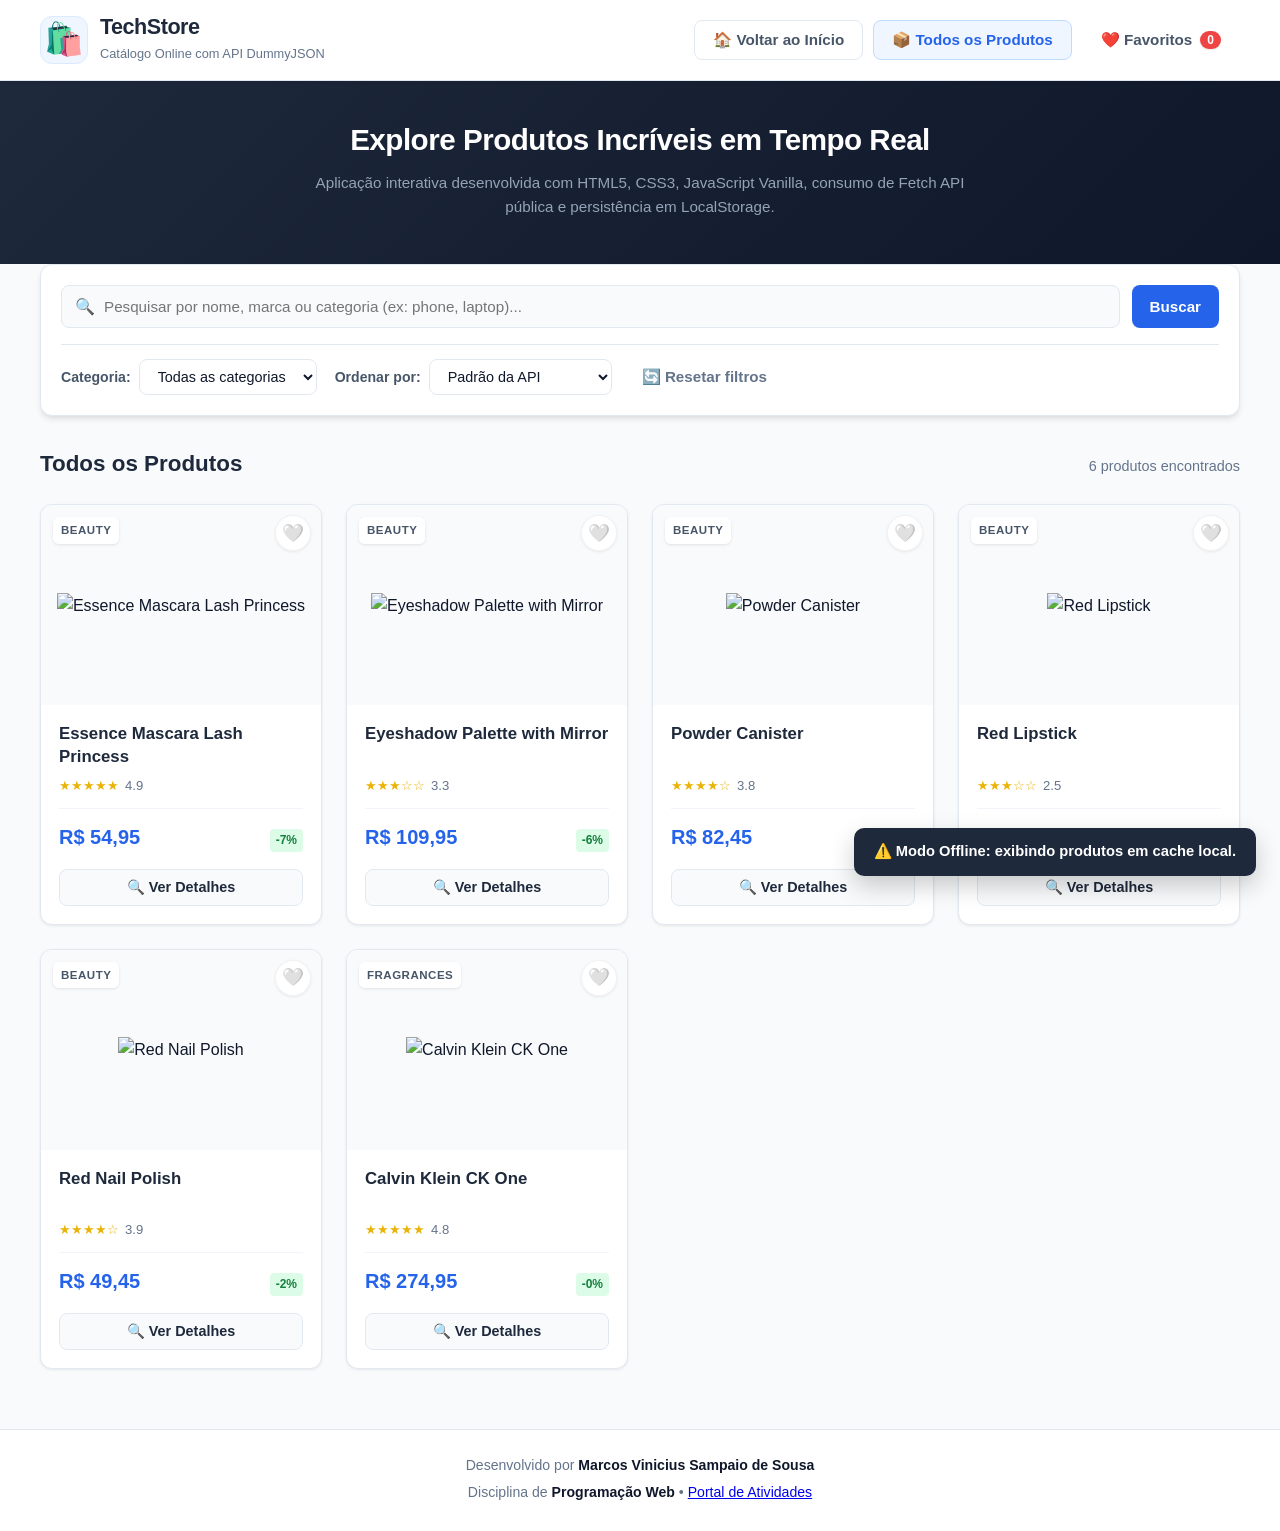
==== commit b4d888c8: "update" ====
--- a/avaliacao/index.html
+++ b/avaliacao/index.html
@@ -11,7 +11,7 @@
     <!-- CABEÇALHO / NAVBAR -->
     <header class="header">
         <div class="container header-container">
-            <div class="logo">
+            <div class="logo" id="logoCatalogo" style="cursor: pointer;" title="Ir para a página inicial do catálogo">
                 <span class="logo-icone">🛍️</span>
                 <div class="logo-texto">
                     <h1>TechStore</h1>
@@ -20,15 +20,16 @@
             </div>
 
             <nav class="nav-acoes">
-                <a href="/index.html" class="btn btn-secundario" title="Voltar para a página inicial de atividades">
-                    ⬅️ Voltar ao Início
-                </a>
-
-                <button id="btnVerTodos" class="btn btn-aba ativo" type="button">
+                <!-- Botão Voltar ao Início do Catálogo -->
+                <button id="btnVoltarInicio" class="btn btn-secundario" type="button" title="Voltar para a página inicial do catálogo">
+                    🏠 Voltar ao Início
+                </button>
+
+                <button id="btnVerTodos" class="btn btn-aba ativo" type="button" title="Ver catálogo completo de produtos">
                     📦 Todos os Produtos
                 </button>
 
-                <button id="btnVerFavoritos" class="btn btn-aba btn-favoritos-nav" type="button">
+                <button id="btnVerFavoritos" class="btn btn-aba btn-favoritos-nav" type="button" title="Ver meus produtos favoritos">
                     ❤️ Favoritos <span id="contadorFavoritos" class="badge">0</span>
                 </button>
             </nav>
@@ -198,7 +199,10 @@
     <footer class="footer">
         <div class="container footer-container">
             <p>Desenvolvido por <strong>Marcos Vinicius Sampaio de Sousa</strong></p>
-            <p>Disciplina de <strong>Programação Web</strong> &bull; Manipulação de DOM, Eventos, JSON, LocalStorage e Fetch API</p>
+            <p>
+                Disciplina de <strong>Programação Web</strong> &bull; 
+                <a href="../index.html" class="link-rodape" title="Acessar o portal de atividades da disciplina">Portal de Atividades</a>
+            </p>
         </div>
     </footer>
 
@@ -206,4 +210,3 @@
     <script src="script.js"></script>
 </body>
 </html>
-
